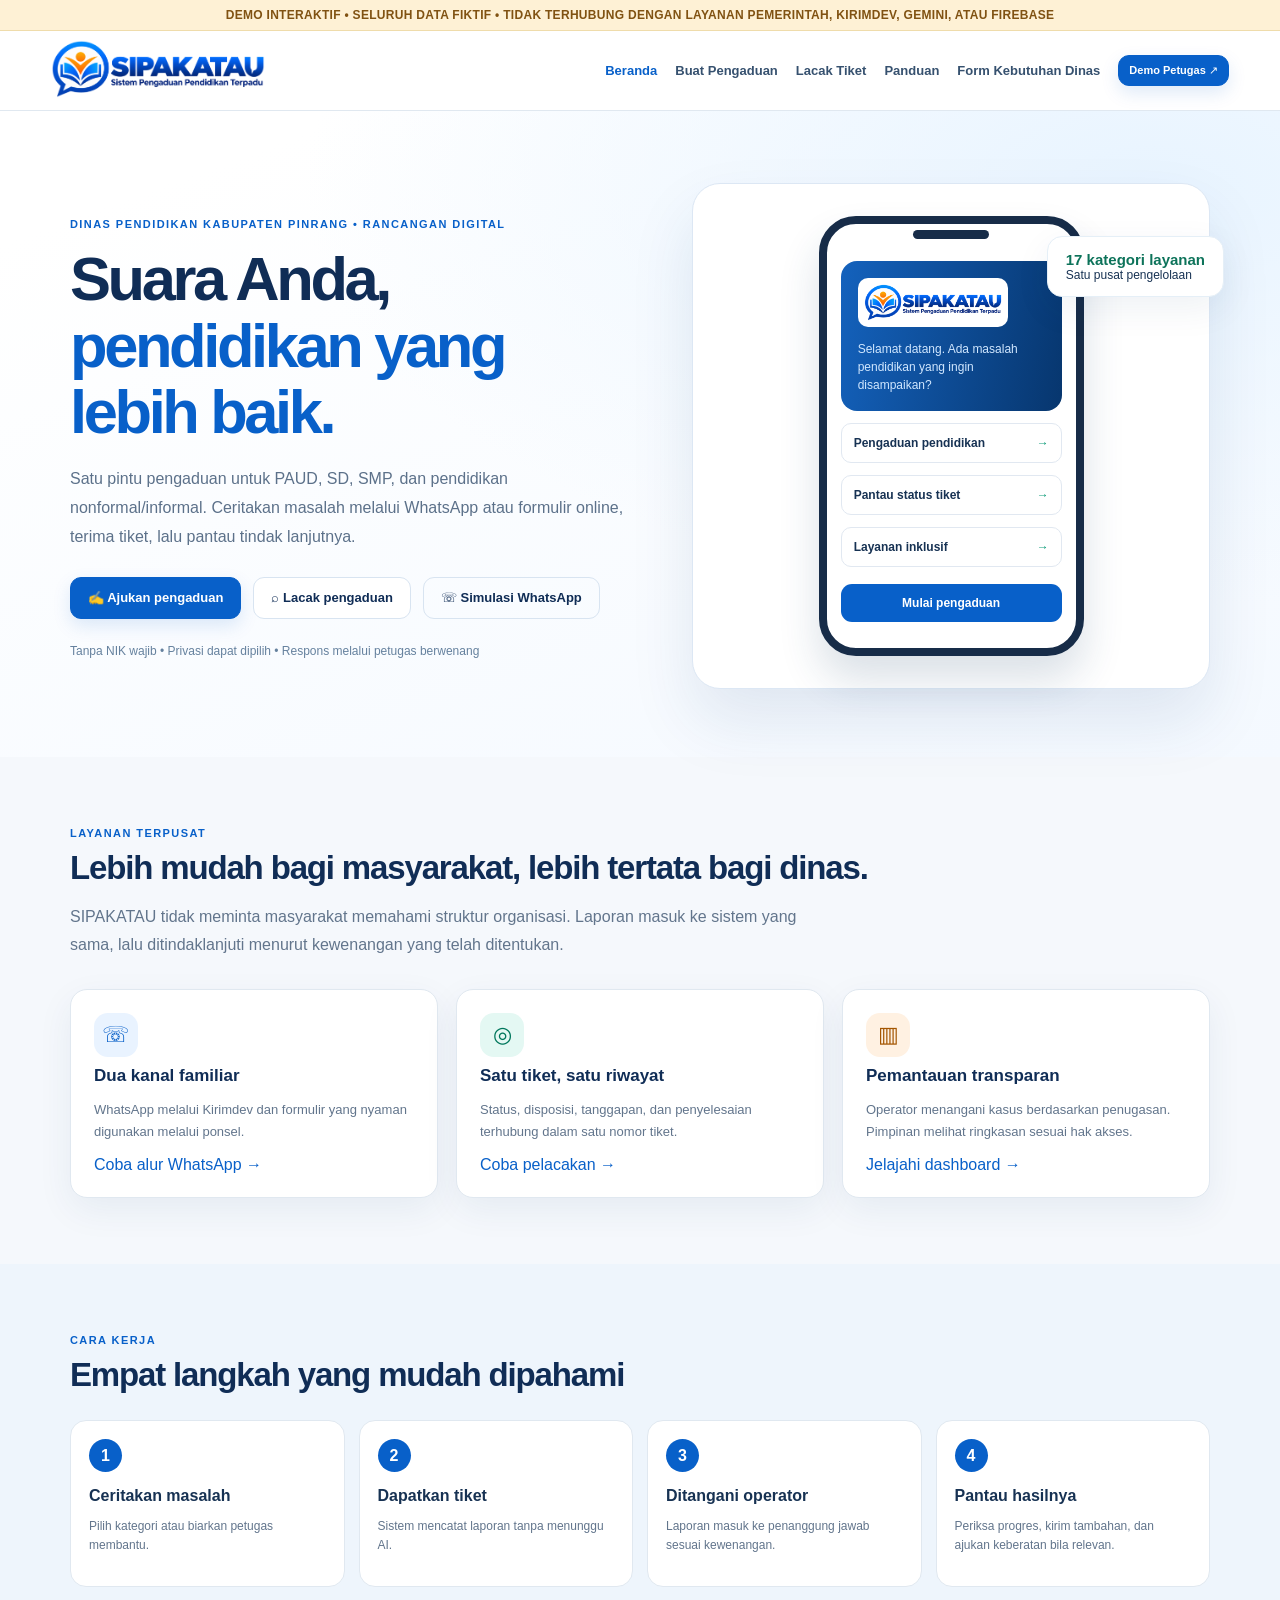
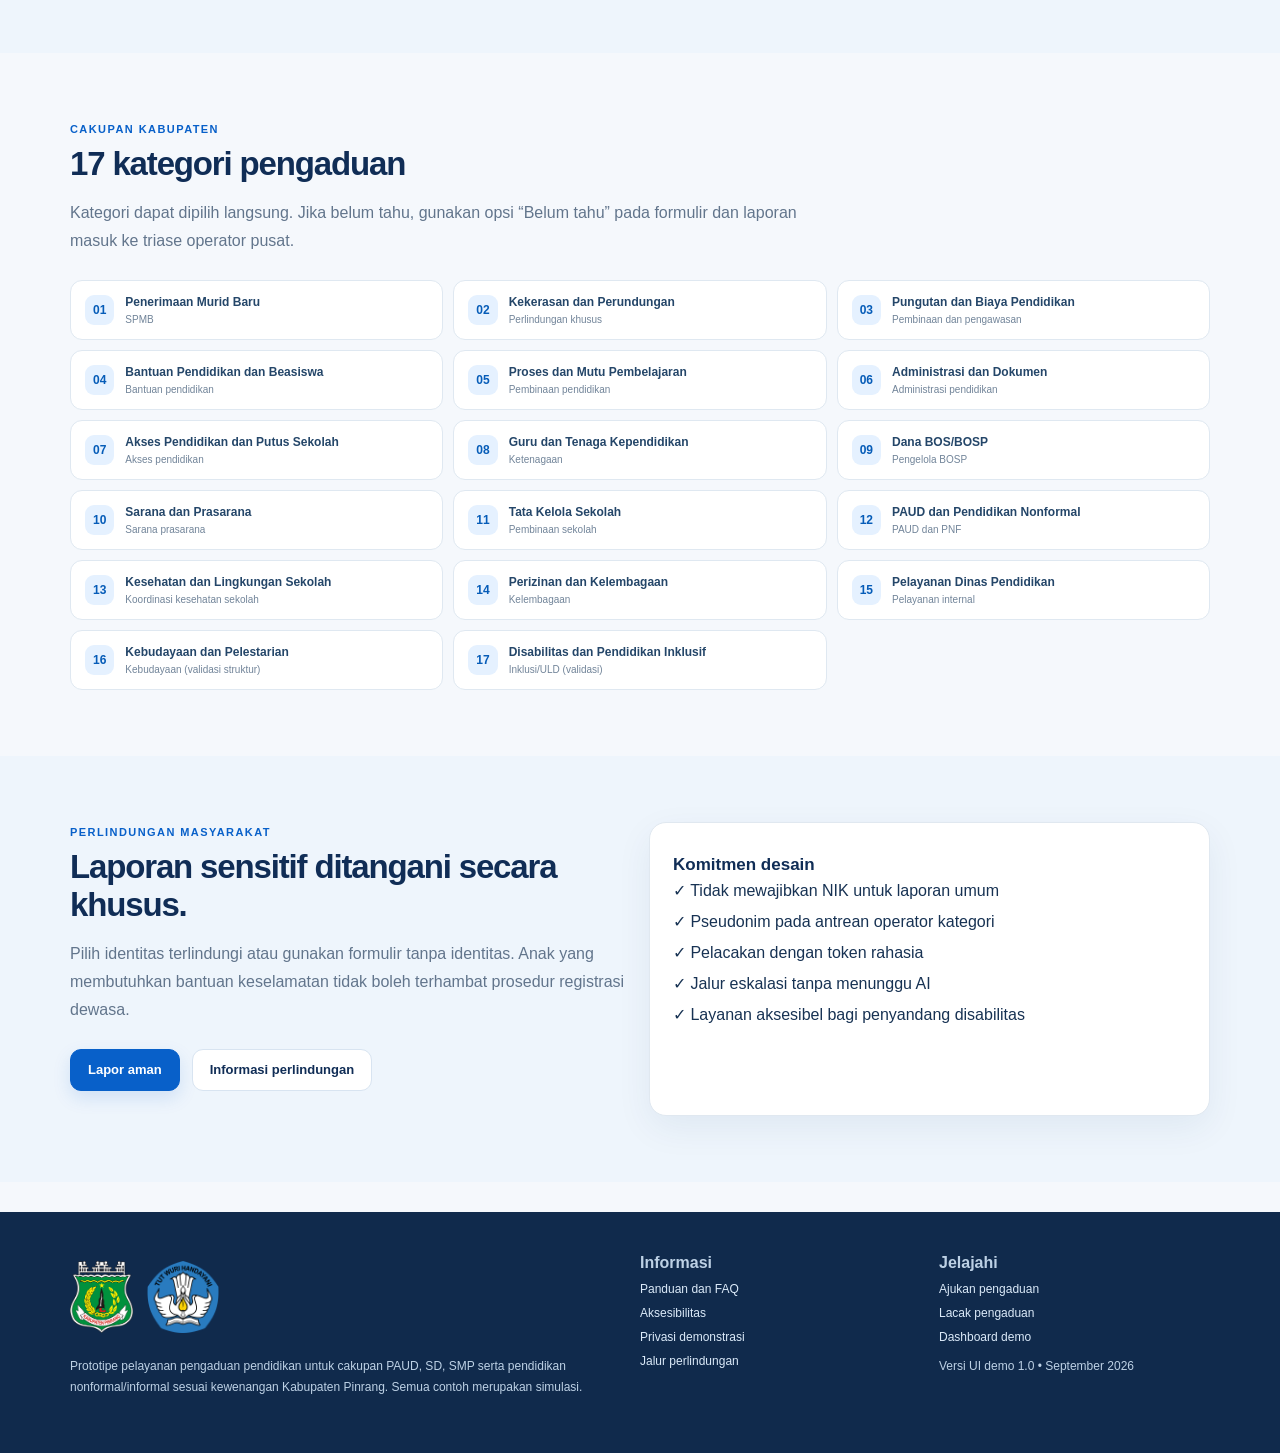
==== index.html @ d7feed59 "feat: publish SIPAKATAU demo and institutional branding" ====
<!doctype html>
<html lang="id">
<head>
  <meta charset="utf-8">
  <meta name="viewport" content="width=device-width, initial-scale=1">
  <meta name="theme-color" content="#113d78">
  <meta name="description" content="Demo UI/UX SIPAKATAU: Sistem Pengaduan Pendidikan Terpadu. Seluruh data simulasi.">
  <title>SIPAKATAU — Demo UI/UX</title>
  <link rel="icon" type="image/png" href="assets/ikon-app.png">
  <link rel="stylesheet" href="css/styles.css">
  <link rel="stylesheet" href="css/logo-contrast.css">
  <link rel="stylesheet" href="css/public-page-rhythm.css">
  <link rel="stylesheet" href="css/requirements-demo.css">
  <link rel="stylesheet" href="css/requirements-single.css">
  <link rel="stylesheet" href="css/requirements-print.css">
  <link rel="stylesheet" href="css/requirements-export-ui.css">
</head>
<body>
  <a class="skip-link" href="#main">Lewati ke konten utama</a>
  <div id="app"></div>
  <noscript>Demo interaktif SIPAKATAU membutuhkan JavaScript aktif. Dokumen pengembangan tersedia di folder docs.</noscript>
  <script src="js/data.js"></script>
  <script src="js/app.js"></script>
  <script src="js/requirements-demo.js"></script>
  <script src="js/requirements-enhancements.js"></script>
  <script src="js/requirements-xlsx.js"></script>
  <script src="js/requirements-export-ui.js"></script>
</body>
</html>
---- css/styles.css ----
:root{font-family:Inter,"Segoe UI",Arial,sans-serif;color:#173253;background:#f5f8fc;font-synthesis:none;--navy:#102d56;--blue:#0860c9;--blue2:#1681ee;--orange:#ff8a16;--teal:#008a79;--red:#bd3151;--text:#173253;--muted:#62758c;--line:#e0e8f0;--surface:#fff;--bg:#f5f8fc;--soft:#eff5fc;--shadow:0 12px 36px rgba(19,56,101,.065);--radius:17px}*{box-sizing:border-box}html{scroll-behavior:smooth}body{margin:0;min-width:320px}a{color:var(--blue);text-decoration:none}a:hover{text-decoration:underline}button,input,textarea,select{font:inherit}button{cursor:pointer}button:disabled{cursor:not-allowed;opacity:.48}img{max-width:100%}button:focus-visible,a:focus-visible,input:focus-visible,textarea:focus-visible,select:focus-visible,[tabindex]:focus-visible{outline:3px solid #fba624;outline-offset:3px}::selection{background:#bbdafd}.skip-link{position:absolute;left:12px;top:-70px;background:#fff;padding:12px;z-index:999}.skip-link:focus{top:8px}.demo-band{background:#fef1d5;color:#805212;text-align:center;padding:8px 14px;font-size:12px;font-weight:700;letter-spacing:.025em;border-bottom:1px solid #efdcab}.site-header{height:80px;display:flex;justify-content:space-between;align-items:center;gap:24px;padding:0 clamp(18px,4vw,66px);background:#fff;border-bottom:1px solid var(--line);position:sticky;top:0;z-index:70}.site-header .brand img{width:230px;height:58px;object-fit:contain;object-position:left}.site-header nav{display:flex;align-items:center;gap:18px}.site-header nav a{font-size:13px;font-weight:650;color:#36516f}.site-header nav a.current{color:var(--blue)}.btn{display:inline-flex;align-items:center;justify-content:center;gap:8px;padding:12px 17px;border-radius:11px;background:#fff;border:1px solid #d8e4f1;color:var(--navy);font-weight:720;font-size:13px;white-space:normal;text-align:center;min-height:42px}.btn:hover{background:#f1f6fc;text-decoration:none}.btn.primary{background:var(--blue);color:#fff;border-color:var(--blue);box-shadow:0 7px 18px rgba(0,96,201,.13)}.btn.primary:hover{background:#064da3}.btn.dark{background:var(--navy);color:#fff;border-color:var(--navy)}.btn.orange{background:var(--orange);color:#252c38;border-color:var(--orange)}.btn.ghost{background:transparent}.btn.tiny{padding:7px 10px;min-height:31px;font-size:11px}.btn.danger{border-color:#f7c8d3;color:#a22d47;background:#fff3f6}.btn.full{width:100%}.btn svg,.ic{width:18px;height:18px;flex-shrink:0}.pill{display:inline-flex;gap:5px;align-items:center;padding:5px 9px;border-radius:100px;font-size:11px;font-weight:750;background:#edf4fd;color:#11509f;border:1px solid #dceafa;letter-spacing:.015em}.pill.orange{background:#fff1df;color:#995500;border-color:#ffe1b5}.pill.red{background:#fff0f1;color:#a52846;border-color:#f9ced4}.pill.green{background:#e4f7ee;color:#05744d;border-color:#c7efdb}.pill.gray{background:#f1f4f8;color:#5a6c82;border-color:#e3e9ee}.muted{color:var(--muted)}.eyebrow{color:var(--blue);letter-spacing:.13em;font-size:11px;font-weight:850;text-transform:uppercase}.container{max-width:1190px;margin:0 auto;padding:0 25px}.public-main{min-height:72vh}.hero{padding:72px 0 68px;background:radial-gradient(ellipse at 90% 12%,#e8f4ff,transparent 52%),linear-gradient(160deg,#fff 12%,#f4f9ff 100%)}.hero-grid{display:grid;grid-template-columns:1.05fr .95fr;align-items:center;gap:50px}.hero h1{font-size:clamp(38px,4.8vw,62px);letter-spacing:-.055em;line-height:1.08;color:var(--navy);margin:14px 0 20px}.hero h1 em{font-style:normal;color:var(--blue)}.hero p{color:#5c718a;line-height:1.8;max-width:590px;font-size:16px}.actions{display:flex;gap:12px;flex-wrap:wrap;margin:25px 0}.hero-note{font-size:12px;color:#65819e}.hero-visual{border:1px solid #dce7f4;border-radius:28px;padding:22px;background:#fff;box-shadow:0 32px 65px rgba(16,58,118,.1);position:relative}.mock-phone{width:265px;margin:10px auto;padding:14px;border:8px solid #172c48;border-radius:37px;min-height:440px;box-shadow:0 24px 40px #1f426a29;background:#fff}.mock-phone .notch{background:#172c48;border-radius:99px;width:76px;height:9px;margin:-8px auto 22px}.phone-top{background:linear-gradient(100deg,#1462bd,#07366e);border-radius:16px;padding:17px;color:#fff}.phone-top img{width:150px;filter:brightness(0) invert(1)}.phone-top p{color:#d0e7ff;font-size:12px;margin:9px 0 0;line-height:1.5}.phone-line{margin-top:12px;border:1px solid #e1e8f1;border-radius:10px;padding:12px;font-size:12px;font-weight:700}.phone-line b{float:right;color:#0c9b78}.phone-cta{background:#0860c9;color:#fff;text-align:center;border-radius:11px;margin-top:17px;padding:12px;font-size:12px;font-weight:750}.hero-float{position:absolute;right:-15px;top:52px;background:#fff;padding:14px 18px;border-radius:15px;box-shadow:var(--shadow);border:1px solid #e5eff7;font-size:12px}.hero-float strong{display:block;color:#0d735a;font-size:15px}.section{padding:66px 0}.section.soft{background:#eef5fc}.section h2,.page-title{font-size:clamp(24px,3vw,33px);letter-spacing:-.035em;color:var(--navy);margin:8px 0 12px}.section-desc{color:var(--muted);line-height:1.75;max-width:760px}.feature-grid,.three-grid,.four-grid,.grid-two,.dash-grid{display:grid;gap:18px}.feature-grid{grid-template-columns:repeat(3,minmax(0,1fr));margin-top:30px}.three-grid{grid-template-columns:repeat(3,minmax(0,1fr))}.four-grid{grid-template-columns:repeat(4,minmax(0,1fr))}.grid-two{grid-template-columns:repeat(2,minmax(0,1fr))}.dash-grid{grid-template-columns:repeat(4,minmax(0,1fr))}.card{background:#fff;border:1px solid var(--line);border-radius:var(--radius);padding:23px;box-shadow:var(--shadow);min-width:0}.card h3{margin:9px 0 6px;color:var(--navy);font-size:17px}.card p{font-size:13px;color:var(--muted);line-height:1.7}.iconbox{width:44px;height:44px;display:flex;align-items:center;justify-content:center;background:#e9f3ff;border-radius:14px;font-size:22px;color:var(--blue);font-weight:800}.iconbox.teal{background:#e4f8f3;color:#00775c}.iconbox.orange{background:#fff1e2;color:#a45602}.catalogue{display:grid;grid-template-columns:repeat(3,minmax(0,1fr));gap:10px;margin-top:25px}.cat-tile{border:1px solid #dfe8f1;background:#fff;border-radius:12px;padding:14px;text-align:left;display:flex;gap:11px;align-items:start;color:#244669;font-size:12px;font-weight:700}.cat-tile:hover{background:#edf5ff;border-color:#9ac4fa}.cat-tile small{display:block;color:#718499;font-weight:500;margin-top:5px}.cat-num{background:#e5f1ff;color:#065cb8;border-radius:9px;padding:8px;font-weight:850;flex-shrink:0}.step-row{display:grid;grid-template-columns:repeat(4,1fr);gap:14px;margin-top:26px}.step{background:white;border:1px solid var(--line);border-radius:16px;padding:18px}.step-n{width:33px;height:33px;border-radius:50%;background:var(--blue);color:#fff;display:grid;place-items:center;font-weight:800;margin-bottom:15px}.step p{font-size:12px;color:var(--muted);line-height:1.6}.footer{background:#102a4c;color:#bdd1e5;padding:42px 0;margin-top:30px}.footer .foot-grid{display:grid;grid-template-columns:2fr 1fr 1fr;gap:28px}.footer img{max-width:235px;filter:brightness(0) invert(1)}.footer a{color:#dbeaf9;display:block;margin:10px 0;font-size:12px}.footer p{font-size:12px;line-height:1.8}.page-wrap{padding:44px 0 85px}.page-head{margin-bottom:24px}.page-head p{color:var(--muted);line-height:1.7}.panel{border:1px solid var(--line);border-radius:var(--radius);background:#fff;padding:24px;box-shadow:var(--shadow)}.notice{padding:13px 15px;background:#eaf5ff;border:1px solid #cbe6ff;border-radius:12px;font-size:12px;line-height:1.6;color:#315b86;margin:15px 0}.notice.warning{background:#fff5e7;border-color:#fce0ad;color:#865a19}.notice.alert{background:#fff0f2;border-color:#f2c1cc;color:#a32b45}.notice.success{background:#e8f8ef;border-color:#bceace;color:#116849}.form-grid{display:grid;grid-template-columns:repeat(2,minmax(0,1fr));gap:15px}.field{display:flex;flex-direction:column;gap:6px;min-width:0}.field>label,.field>span{font-size:12px;font-weight:750;color:#294568}.field input,.field textarea,.field select,select.control,input.control{width:100%;background:#fff;color:var(--text);border:1px solid #cfdde9;border-radius:10px;padding:11px 12px;min-height:43px;outline:none}.field textarea{resize:vertical;min-height:105px;line-height:1.5}.field input:focus,.field textarea:focus,.field select:focus{border-color:#3883d1;box-shadow:0 0 0 3px #1679e216}.field small{color:#7a899b;font-size:11px;line-height:1.5}.field.full{grid-column:1/-1}.checks{display:grid;gap:10px}.check-row{display:flex;align-items:flex-start;gap:9px;font-size:13px;line-height:1.6;color:#35516a}.check-row input{margin-top:3px;accent-color:var(--blue);width:16px;height:16px;flex-shrink:0}.wizard-progress{display:grid;grid-template-columns:repeat(4,1fr);gap:8px;margin:20px 0 27px}.wizard-step{padding:10px 7px;border-bottom:4px solid #dbe7f1;color:#718399;font-size:12px;font-weight:750}.wizard-step.active{border-color:var(--blue);color:var(--blue)}.wizard-step.done{border-color:#0b9b76;color:#087858}.form-nav{display:flex;justify-content:space-between;gap:12px;margin-top:25px;border-top:1px solid var(--line);padding-top:22px}.result-box{padding:35px;border-radius:22px;border:1px solid #bfead3;background:#f0fbf5;text-align:center}.result-box strong{font-size:30px;color:#086f54;display:block;margin:10px 0}.result-box code{background:#fff;padding:10px 18px;display:inline-block;border:1px solid #bfead3;border-radius:8px;margin:10px;font-size:17px}.timeline{position:relative;padding-left:20px;margin:15px 0;border-left:2px solid #d7e4f1}.timeline-item{position:relative;margin:0 0 20px;padding-left:14px;font-size:12px;color:#49637e}.timeline-item:before{content:'';width:11px;height:11px;background:#1780df;border:3px solid #fff;outline:1px solid #b7d6ec;border-radius:50%;position:absolute;left:-28px;top:1px}.timeline-item strong{color:var(--navy);display:block;font-size:13px}.faq-item{background:#fff;border:1px solid var(--line);border-radius:11px;margin:9px 0}.faq-item summary{cursor:pointer;padding:16px;font-weight:730;color:var(--navy)}.faq-item p{padding:0 16px 15px;color:var(--muted);line-height:1.7;font-size:13px;margin:0}.staff-shell{display:flex;min-height:calc(100vh - 30px)}.sidebar{width:255px;flex-shrink:0;background:var(--navy);color:#d6e6f7;display:flex;flex-direction:column;position:sticky;top:0;height:100vh;overflow-y:auto}.sidebar-brand{padding:21px 18px 17px;border-bottom:1px solid #ffffff20}.sidebar-brand img{width:185px;max-height:58px;object-fit:contain;filter:brightness(0) invert(1)}.sidebar-brand p{font-size:10px;letter-spacing:.11em;color:#9fc5ed}.side-links{padding:14px 9px}.side-label{font-size:10px;font-weight:800;letter-spacing:.15em;color:#7ba1ca;margin:18px 14px 8px;text-transform:uppercase}.side-links a{display:flex;gap:10px;align-items:center;color:#c5d7eb;font-size:12px;font-weight:650;padding:11px 12px;border-radius:10px;margin-bottom:3px}.side-links a:hover,.side-links a.active{background:#ffffff16;text-decoration:none;color:#fff}.side-links a.active{border-left:3px solid #ff9c27}.side-links a .mark{font-size:16px;width:20px;text-align:center}.side-footer{padding:18px;border-top:1px solid #ffffff20;font-size:12px;margin-top:auto}.staff-content{flex:1;min-width:0}.topbar{position:sticky;top:0;z-index:40;height:76px;background:#ffffffed;backdrop-filter:blur(15px);border-bottom:1px solid var(--line);display:flex;justify-content:space-between;align-items:center;padding:0 30px;gap:20px}.topbar-left{display:flex;gap:12px;align-items:center}.topbar .top-title{font-size:14px;font-weight:850;color:var(--navy)}.topbar small{color:var(--muted);font-size:11px}.role-chip{font-size:11px;border-radius:11px;padding:9px 12px;background:#eaf3fd;color:#155695;font-weight:740}.staff-main{padding:30px;max-width:1700px;margin:auto}.staff-main h1{font-size:27px;letter-spacing:-.03em;color:var(--navy);margin:0 0 6px}.staff-main .intro{font-size:12px;color:var(--muted);margin:0 0 24px}.metric{background:#fff;border:1px solid var(--line);border-radius:15px;padding:19px;box-shadow:var(--shadow)}.metric small{display:block;color:#728397;font-weight:660;font-size:11px}.metric strong{font-size:29px;display:block;letter-spacing:-.05em;color:var(--navy);margin:7px 0}.metric .delta{font-size:10px;color:#138266}.metric.orange strong{color:#b86603}.metric.red strong{color:#b02f4b}.metric.green strong{color:#087e5f}.panel-title{display:flex;justify-content:space-between;align-items:center;gap:12px;margin-bottom:16px;flex-wrap:wrap}.panel-title h2{font-size:16px;color:var(--navy);margin:0}.panel-title p{font-size:11px;color:var(--muted);margin:3px 0}.toolbar{display:flex;flex-wrap:wrap;gap:9px;align-items:center;margin-bottom:15px}.toolbar input,.toolbar select{border:1px solid #d9e4ee;background:#fff;border-radius:9px;padding:10px 12px;font-size:12px;min-height:38px;color:var(--text);max-width:100%}.toolbar input{min-width:200px;flex:1}.table-wrap{overflow-x:auto;border:1px solid var(--line);border-radius:12px}.data-table{width:100%;border-collapse:collapse;font-size:12px;background:#fff;min-width:720px}.data-table th{background:#f3f7fb;color:#6b7f95;text-transform:uppercase;letter-spacing:.04em;font-size:10px;text-align:left;padding:13px 12px;white-space:nowrap}.data-table td{padding:13px 12px;border-top:1px solid #eef1f6;vertical-align:middle;color:#36506c}.data-table tbody tr:hover{background:#f8fbff}.data-table td strong{display:block;color:#213d60}.data-table td small{font-size:10px;color:#7d90a4}.pagination{display:flex;justify-content:space-between;align-items:center;gap:10px;margin-top:14px;font-size:11px;color:var(--muted)}.case-header{display:flex;justify-content:space-between;align-items:start;gap:20px;margin-bottom:24px;flex-wrap:wrap}.case-header h1{margin:7px 0}.case-layout{display:grid;grid-template-columns:minmax(0,1.6fr) minmax(290px,1fr);gap:17px}.tabs{display:flex;gap:4px;overflow-x:auto;border-bottom:1px solid var(--line);margin-bottom:15px}.tabs button{border:0;background:transparent;color:#7789a1;font-size:12px;font-weight:700;padding:13px 14px;border-bottom:3px solid transparent;white-space:nowrap}.tabs button.active{color:var(--blue);border-color:var(--blue)}.msg{border-radius:13px;padding:13px 14px;margin:10px 0;border:1px solid var(--line);background:#f7fafe;font-size:12px;line-height:1.7}.msg.internal{background:#fffbef;border-color:#f5e5b1}.msg strong{display:block;font-size:11px;color:#54728d;margin-bottom:4px}.row{display:flex;gap:12px;align-items:center}.row.space{justify-content:space-between}.stack{display:flex;flex-direction:column;gap:12px}.chip-list{display:flex;gap:7px;flex-wrap:wrap}.kvs{display:grid;grid-template-columns:135px 1fr;gap:10px;border-bottom:1px solid var(--line);padding:9px 0;font-size:12px}.kvs span:first-child{color:#7d8da1}.kvs span:last-child{font-weight:650;color:#264564}.bars{display:grid;gap:14px}.bar-row{display:grid;grid-template-columns:152px 1fr 38px;gap:10px;align-items:center;font-size:11px;color:#486380}.bar-track{height:9px;border-radius:20px;background:#edf3fa;overflow:hidden}.bar-fill{height:100%;background:linear-gradient(90deg,#1678db,#20a79c);border-radius:20px}.chart-line{width:100%;height:auto;display:block}.mini-log{border-bottom:1px solid #edf1f6;padding:11px 0;font-size:12px}.mini-log strong{display:block;color:#183959}.mini-log small{color:var(--muted)}.badgedot{width:9px;height:9px;border-radius:50%;display:inline-block;background:#0b9a77;margin-right:5px}.badgedot.off{background:#c44861}.settings-grid{display:grid;grid-template-columns:repeat(2,minmax(0,1fr));gap:15px}.toggle-card{display:flex;justify-content:space-between;align-items:center;gap:16px;border:1px solid var(--line);border-radius:12px;padding:16px;background:#fff}.toggle-card strong{font-size:13px;color:#234369;display:block}.toggle-card p{font-size:11px;margin:5px 0 0;color:var(--muted)}.toggle-card input{accent-color:var(--blue);width:22px;height:22px}.login-wrap{min-height:calc(100vh - 30px);display:grid;grid-template-columns:1fr 1fr}.login-art{background:linear-gradient(145deg,#103a73,#071f46);padding:9vw;display:flex;flex-direction:column;justify-content:center;color:#fff}.login-art img{width:330px;filter:brightness(0) invert(1)}.login-art h1{font-size:48px;line-height:1.08;letter-spacing:-.05em;margin:27px 0 18px}.login-art p{line-height:1.8;color:#d8e6f8}.login-form{display:grid;place-items:center;padding:30px;background:#f6f9fc}.login-form .panel{max-width:430px;width:100%}.login-form h2{font-size:25px;color:var(--navy);margin:6px 0 10px}.fake-chat{max-width:680px;margin:auto;background:#ece5d9;border:1px solid #d7d6cd;border-radius:17px;padding:16px;min-height:340px}.chat-top{background:#075e54;color:#fff;padding:13px;border-radius:11px;margin-bottom:17px;font-size:13px;font-weight:750}.bubble{border-radius:11px;padding:11px 13px;max-width:84%;font-size:12px;line-height:1.6;margin:10px 0;background:#fff;box-shadow:0 2px 6px #153b4d0d}.bubble.sent{background:#dcf8c7;margin-left:auto}.bubble small{display:block;text-align:right;color:#6d8277;font-size:9px;margin-top:4px}.sim-cost strong{font-size:25px}.sim-cost .row{justify-content:space-between;padding:8px 0;border-bottom:1px solid #eff2f8;font-size:12px}.empty{text-align:center;padding:50px 20px;color:#7a8ba0}.empty strong{display:block;color:#214262;font-size:16px;margin-bottom:7px}.toast{position:fixed;bottom:24px;right:24px;z-index:180;background:#163b68;color:#fff;box-shadow:0 15px 45px #112b4766;border-radius:13px;padding:14px 20px;max-width:360px;font-size:12px;line-height:1.6}.mobile-nav-toggle{display:none}.sr-only{position:absolute;width:1px;height:1px;overflow:hidden;clip:rect(0,0,0,0);white-space:nowrap}.limited{border:1px dashed #d7a46b;background:#fff9ee;border-radius:12px;padding:15px;font-size:12px;color:#8b571a}.code-box{background:#122640;color:#e5f3ff;padding:15px;border-radius:12px;overflow-wrap:anywhere;font-family:Consolas,monospace;font-size:11px}.skeleton{height:75px;background:linear-gradient(90deg,#eef4fa,#e6eef7,#eef4fa);border-radius:12px;animation:fade 1.2s infinite}@keyframes fade{50%{opacity:.5}}@media(max-width:1050px){.sidebar{width:208px}.staff-main{padding:22px}.hero-grid{gap:15px}.four-grid,.dash-grid{grid-template-columns:repeat(2,1fr)}.catalogue{grid-template-columns:repeat(2,1fr)}}@media(max-width:760px){.site-header{height:auto;min-height:72px;flex-wrap:wrap;padding:9px 18px}.site-header nav{gap:10px;flex-wrap:wrap;padding-bottom:8px}.site-header nav a{font-size:11px}.site-header .brand img{width:165px;height:48px}.hero{padding:45px 0}.hero-grid,.feature-grid,.three-grid,.grid-two,.case-layout,.login-wrap,.settings-grid{grid-template-columns:1fr}.hero-visual{max-width:440px;margin:0 auto}.hero-float{right:4px}.container{padding:0 17px}.section{padding:38px 0}.catalogue{grid-template-columns:1fr}.step-row{grid-template-columns:repeat(2,1fr)}.footer .foot-grid{grid-template-columns:1fr}.sidebar{position:fixed;z-index:90;transform:translateX(-105%);transition:transform .2s;width:258px;box-shadow:10px 0 30px #09244718}.sidebar.open{transform:translateX(0)}.mobile-nav-toggle{display:inline-flex}.topbar{height:64px;padding:0 15px}.topbar .role-chip{font-size:10px;padding:6px}.staff-main{padding:20px 14px}.form-grid{grid-template-columns:1fr}.field.full{grid-column:auto}.wizard-step{font-size:10px}.page-wrap{padding:30px 0}.card,.panel{padding:18px}.login-art{padding:32px}.login-art h1{font-size:30px}.case-header .actions{margin:0}}@media(max-width:430px){.dash-grid,.four-grid,.step-row{grid-template-columns:1fr}.wizard-progress{gap:4px}.wizard-step{font-size:9px;padding:8px 2px}.mock-phone{width:245px}.bar-row{grid-template-columns:98px 1fr 30px}.topbar small{display:none}.site-header nav .optional{display:none}}@media(prefers-reduced-motion:reduce){*,*:before,*:after{animation-duration:.01ms!important;transition-duration:.01ms!important;scroll-behavior:auto!important}}
---- css/logo-contrast.css ----
/* Preserve the supplied full-colour mark on dark surfaces.
   The previous invert filter flattened the logo into a solid silhouette. */
.footer img,
.sidebar-brand img,
.login-art img {
  filter: none;
  background: #fff;
  border-radius: 12px;
  padding: 8px;
}

.phone-top img {
  filter: none;
  background: #fff;
  border-radius: 10px;
  padding: 6px;
}

.footer-logos {
  display: flex;
  align-items: center;
  gap: 14px;
  min-height: 86px;
  margin-bottom: 16px;
}

.footer-logos img {
  width: auto;
  height: 72px;
  max-width: 110px;
  object-fit: contain;
  padding: 0;
  background: transparent;
  border-radius: 10px;
}

.footer-logos img + img {
  max-width: 86px;
}

@media (max-width: 760px) {
  .footer-logos {
    gap: 12px;
  }

  .footer-logos img {
    height: 64px;
  }
}
---- css/public-page-rhythm.css ----
/* Shared public-page rhythm.
   Intro content must align with the inner edge of the cards below it. */
.page-wrap > .page-head {
  padding-inline: 24px;
}

.page-wrap > .notice {
  margin-inline: 24px;
}

@media (max-width: 760px) {
  .page-wrap > .page-head {
    padding-inline: 18px;
  }

  .page-wrap > .notice {
    margin-inline: 18px;
  }
}
---- css/requirements-demo.css ----
.requirement-page{max-width:1240px}.requirement-layout{display:grid;grid-template-columns:minmax(0,1.65fr) minmax(280px,.75fr);gap:22px;align-items:start}.requirement-summary-side{position:sticky;top:92px}.requirement-progress{display:grid;gap:8px;margin-bottom:28px;color:var(--muted);font-size:14px}.requirement-progress strong{font-size:20px;color:var(--navy)}.progress-track{height:9px;background:#e8eff6;border-radius:99px;overflow:hidden}.progress-track i{display:block;height:100%;background:linear-gradient(90deg,var(--blue),var(--teal));border-radius:inherit}.choice-grid,.check-grid{display:grid;gap:10px}.choice-grid{grid-template-columns:repeat(3,minmax(0,1fr))}.check-grid{grid-template-columns:repeat(2,minmax(0,1fr))}.choice{display:flex;align-items:flex-start;gap:10px;border:1px solid var(--line);border-radius:12px;padding:14px;font-size:15px;line-height:1.45;color:var(--text);cursor:pointer;background:#fff}.choice:has(input:checked){border-color:#4d96dd;background:#f1f7ff}.choice input{width:20px;height:20px;flex:0 0 auto;accent-color:var(--blue);margin-top:0}.requirement-admin{box-shadow:none}.admin-card-head{display:flex;justify-content:space-between;align-items:center;gap:12px;margin-bottom:14px}.admin-card-head h3{margin:0;font-size:18px}.requirement-summary{border:1px solid #cfe1f1;background:#f6faff;border-radius:14px;padding:20px;font-size:16px;line-height:1.65}.requirement-summary h3{margin-top:0;color:var(--navy)}.summary-item{display:flex;align-items:center;gap:10px;padding:11px 0;border-bottom:1px solid #edf1f5;color:#73849a;font-size:15px}.summary-item span{display:grid;place-items:center;width:26px;height:26px;border-radius:50%;background:#eef3f8;font-size:13px;font-weight:800}.summary-item.current{color:var(--blue);font-weight:800}.summary-item.current span{background:#e3f0ff;color:var(--blue)}.summary-item.done{color:#087858}.summary-item.done span{background:#e5f7ef;color:#087858}.requirement-result{max-width:760px;margin:20px auto}.requirement-result p{max-width:620px;margin:15px auto;line-height:1.7}.requirement-icon{font-size:42px;color:#087858}.requirement-page .field>label,.requirement-page legend{font-size:16px}.requirement-page .field input,.requirement-page .field select,.requirement-page .field textarea{font-size:16px;min-height:48px}.requirement-page .field small,.requirement-page .notice{font-size:14px}.requirement-page fieldset{border:0;padding:0;margin:0}.requirement-page legend{font-weight:750;color:#294568;margin-bottom:10px}.requirement-page textarea{min-height:145px}.requirement-page .form-nav{margin-top:30px}.requirement-page .form-grid{gap:18px}@media(max-width:900px){.requirement-layout{grid-template-columns:1fr}.requirement-summary-side{position:static;order:-1}.choice-grid{grid-template-columns:1fr 1fr}}@media(max-width:600px){.requirement-page{padding-top:28px}.requirement-page .panel{padding:18px}.choice-grid,.check-grid{grid-template-columns:1fr}.requirement-page .form-nav{position:sticky;bottom:0;background:#fff;padding:14px 0 4px;z-index:5}.requirement-page .form-nav .btn{flex:1;min-height:48px}.requirement-progress strong{font-size:18px}}
---- css/requirements-single.css ----
.requirement-page{max-width:1280px}.form-section{margin:18px 0}.section-heading{display:flex;justify-content:space-between;align-items:flex-start;gap:18px;margin-bottom:20px}.section-heading h2{margin:0 0 6px;color:var(--navy);font-size:22px}.section-heading p{margin:0;color:var(--muted);font-size:15px;line-height:1.55}.count-badge{padding:8px 12px;border-radius:99px;background:#e8f3ff;color:#14599b;font-size:13px;font-weight:800;white-space:nowrap}.repeat-section{margin:22px 0}.person-card{border:1px solid var(--line);border-radius:15px;background:#fff;padding:20px;margin:14px 0}.admin-block-title{margin-bottom:15px}.admin-block-title h3{font-size:18px;color:var(--navy);margin:0}.services-list{display:grid;gap:16px}.service-card{border:1px solid var(--line);border-radius:16px;padding:20px;background:#fff}.service-head{display:flex;justify-content:space-between;gap:15px;align-items:flex-start;margin-bottom:18px}.service-head h3{margin:5px 0 0;color:var(--navy);font-size:19px}.service-code{display:inline-flex;padding:5px 9px;border-radius:8px;background:#e8f3ff;color:#125da8;font-weight:850;font-size:12px}.service-index{font-size:12px;color:var(--muted);white-space:nowrap}.service-questions{display:grid;grid-template-columns:1fr 1fr;gap:18px;padding:16px;background:#f7faff;border-radius:12px;margin-bottom:18px}.choice-grid.compact{grid-template-columns:repeat(3,minmax(0,1fr))}.service-admin{border-top:1px solid var(--line);margin-top:18px;padding-top:18px}.service-admin h4{font-size:15px;color:var(--navy);margin:0 0 14px}.review-section{background:#f7fbff}.review-section h2{font-size:22px;color:var(--navy);margin-top:0}@media(max-width:900px){.service-questions{grid-template-columns:1fr}.choice-grid.compact{grid-template-columns:1fr 1fr}}@media(max-width:600px){.section-heading{display:block}.section-heading .btn,.count-badge{margin-top:12px}.service-card,.person-card{padding:16px}.service-head{display:block}.service-index{display:block;margin-top:10px}.choice-grid.compact{grid-template-columns:1fr}.requirement-page .field input,.requirement-page .field select,.requirement-page .field textarea{font-size:16px;min-height:48px}}
---- css/requirements-print.css ----
.requirement-toolbar{display:flex;justify-content:space-between;align-items:center;gap:18px;padding:18px 20px;margin:0 0 16px;border:1px solid #d7e6f3;border-radius:14px;background:#f5faff}.requirement-toolbar strong{display:block;color:var(--navy);font-size:17px}.requirement-toolbar span{display:block;color:var(--muted);font-size:14px;margin-top:4px}.requirement-export-actions{display:flex;gap:10px;flex-wrap:wrap}.service-accordion{border:1px solid #d8e4ef;border-radius:16px;margin:14px 0;overflow:hidden;background:#fff}.service-accordion.service-tone-base{border-left:5px solid #1976d2}.service-accordion.service-tone-alt{border-left:5px solid #0b947c}.service-accordion>summary{list-style:none;cursor:pointer;padding:0}.service-accordion>summary::-webkit-details-marker{display:none}.service-accordion>summary .service-head{margin:0;padding:19px 20px;background:#f7fbff;align-items:center}.service-accordion.service-tone-alt>summary .service-head{background:#f1fbf8}.service-accordion[open]>summary .service-head{border-bottom:1px solid #d8e4ef}.service-accordion>summary .service-head:after{content:'+';margin-left:auto;width:30px;height:30px;display:grid;place-items:center;border-radius:50%;background:#e5f1fb;color:#1761a2;font-size:22px}.service-accordion[open]>summary .service-head:after{content:'−'}.service-accordion>.service-questions,.service-accordion>.form-grid,.service-accordion>.service-admin{margin-left:20px;margin-right:20px}.service-accordion>.service-questions{margin-top:18px}.service-accordion>.form-grid{margin-bottom:18px}.service-accordion>.service-admin{padding-bottom:20px}.service-accordion .service-head h3{font-size:20px}@media(max-width:700px){.requirement-toolbar{display:block}.requirement-export-actions{margin-top:14px}.requirement-export-actions .btn{flex:1;min-height:48px}.service-accordion>summary .service-head{padding:16px}.service-accordion>.service-questions,.service-accordion>.form-grid,.service-accordion>.service-admin{margin-left:16px;margin-right:16px}}
@media print{body{background:#fff!important;color:#111!important}.demo-band,.site-header,.footer,.requirement-summary-side,.requirement-toolbar,.form-nav{display:none!important}.requirement-page{max-width:none!important;padding:0!important}.requirement-page>.page-head{display:block!important;margin:0 0 16px}.requirement-page>.panel{box-shadow:none!important;border:0!important;padding:0!important}.form-section{break-inside:avoid;margin:10px 0!important}.service-accordion{break-inside:avoid;border:1px solid #999!important;border-left:4px solid #555!important}.service-accordion>summary .service-head{background:#fff!important;padding:10px 12px!important}.service-accordion>summary .service-head:after{display:none}.service-accordion:not([open])>*:not(summary){display:block!important}.service-accordion>.service-questions,.service-accordion>.form-grid,.service-accordion>.service-admin{margin-left:12px!important;margin-right:12px!important}.field input,.field select,.field textarea{border:0!important;border-bottom:1px solid #aaa!important;background:transparent!important}.requirement-page p,.requirement-page label,.requirement-page input,.requirement-page textarea,.requirement-page select{font-size:9pt!important}}
---- css/requirements-export-ui.css ----
.requirement-toolbar .requirement-export-actions .btn,.requirement-export-bottom .btn{font-size:13px;font-weight:800;min-height:44px}.requirement-export-bottom{display:flex;justify-content:space-between;align-items:center;gap:20px;margin:18px 0;padding:20px 22px;border:1px solid #bcd8ef;border-radius:16px;background:linear-gradient(100deg,#edf7ff,#f0fbf8);box-shadow:0 8px 22px rgba(19,56,101,.06)}.requirement-export-bottom strong{display:block;color:var(--navy);font-size:17px}.requirement-export-bottom span{display:block;margin-top:5px;color:var(--muted);font-size:14px}.requirement-export-bottom .requirement-export-actions{display:flex;gap:10px;flex-wrap:wrap}.requirement-export-actions .btn[data-req-export="excel"],.requirement-export-actions .btn[data-req-export="xlsx"]{background:#198754;border-color:#198754;color:#fff;box-shadow:0 5px 12px rgba(25,135,84,.18)}.requirement-export-actions .btn[data-req-export="excel"]:hover,.requirement-export-actions .btn[data-req-export="xlsx"]:hover{background:#146c43;border-color:#146c43}.requirement-export-actions .btn[data-req-export="pdf"]{background:#c43d52;border-color:#c43d52;color:#fff;box-shadow:0 5px 12px rgba(196,61,82,.18)}.requirement-export-actions .btn[data-req-export="pdf"]:hover{background:#9f2f40;border-color:#9f2f40}.requirement-export-actions .btn:focus-visible{outline:3px solid #f4b942;outline-offset:3px}.requirement-export-bottom .btn:first-child,.requirement-export-bottom .btn:last-child{color:#fff}.requirement-export-bottom .btn:first-child{background:#198754;border-color:#198754}.requirement-export-bottom .btn:last-child{background:#c43d52;border-color:#c43d52}@media(max-width:650px){.requirement-export-bottom{display:block}.requirement-export-bottom .requirement-export-actions{margin-top:15px;display:grid;grid-template-columns:1fr}.requirement-export-bottom .btn{width:100%;min-height:50px}}
.requirement-page>.requirement-toolbar{display:none}.requirement-page>.page-head{padding:0 24px}.requirement-page>.page-head h1{font-size:clamp(28px,3.2vw,38px);line-height:1.12}.requirement-page>.page-head p{font-size:16px;max-width:920px;line-height:1.7}.requirement-page>.notice{margin-left:24px;margin-right:24px;font-size:14px;line-height:1.6}.requirement-page .form-section{padding:28px}.requirement-page .field input,.requirement-page .field select,.requirement-page .field textarea{border-color:#c5d8e8}.requirement-page .field input:focus,.requirement-page .field select:focus,.requirement-page .field textarea:focus{border-color:#2f80c8;box-shadow:0 0 0 3px rgba(47,128,200,.14)}.service-accordion{scroll-margin-top:90px}.service-accordion>summary .service-head{min-height:76px}.service-accordion>summary .service-head h3{line-height:1.25}.service-accordion .field>label{line-height:1.35}.requirement-page .form-nav{align-items:center}.requirement-page .form-nav .btn{min-height:46px}.repeat-section{padding-left:0;padding-right:0}.repeat-section>.section-heading{padding-left:0;padding-right:0}.repeat-section>.person-card{margin-left:0;margin-right:0}@media(max-width:700px){.requirement-page>.requirement-toolbar{display:none}.requirement-page>.page-head{padding-left:18px;padding-right:18px}.requirement-page>.page-head h1{font-size:28px}.requirement-page>.page-head p{font-size:16px}.requirement-page>.notice{margin-left:18px;margin-right:18px}.requirement-page .form-section{padding:20px 18px}.repeat-section{padding-left:18px;padding-right:18px}.repeat-section .section-heading{padding-left:0;padding-right:0}.repeat-section .person-card{margin-left:0;margin-right:0;padding:16px}.service-accordion>summary .service-head{min-height:68px}.service-accordion>summary .service-head h3{font-size:17px}.service-accordion .service-index{font-size:11px}.requirement-page .form-nav{gap:10px}.requirement-page .form-nav .btn{font-size:13px}}
.repeat-section{margin:20px 0;padding:24px 22px;border:1px solid var(--line);border-radius:16px;background:var(--surface,#fff);box-shadow:var(--shadow,0 8px 24px rgba(19,56,101,.07))}.repeat-section .section-heading{padding:0;align-items:flex-start}.repeat-section .person-card{margin:16px 0 0;padding:20px;border:1px solid #d8e5ef;border-radius:14px;background:#fbfdff}.repeat-section .admin-block-title h3{margin-top:0}.repeat-section .field label{line-height:1.35}@media(max-width:700px){.repeat-section{margin:16px 0;padding:18px 16px;border-radius:14px}.repeat-section .section-heading{padding:0;gap:12px}.repeat-section .section-heading h2{line-height:1.25}.repeat-section .section-heading p{line-height:1.55}.repeat-section .person-card{margin-top:14px;padding:16px 14px;border-radius:12px}}
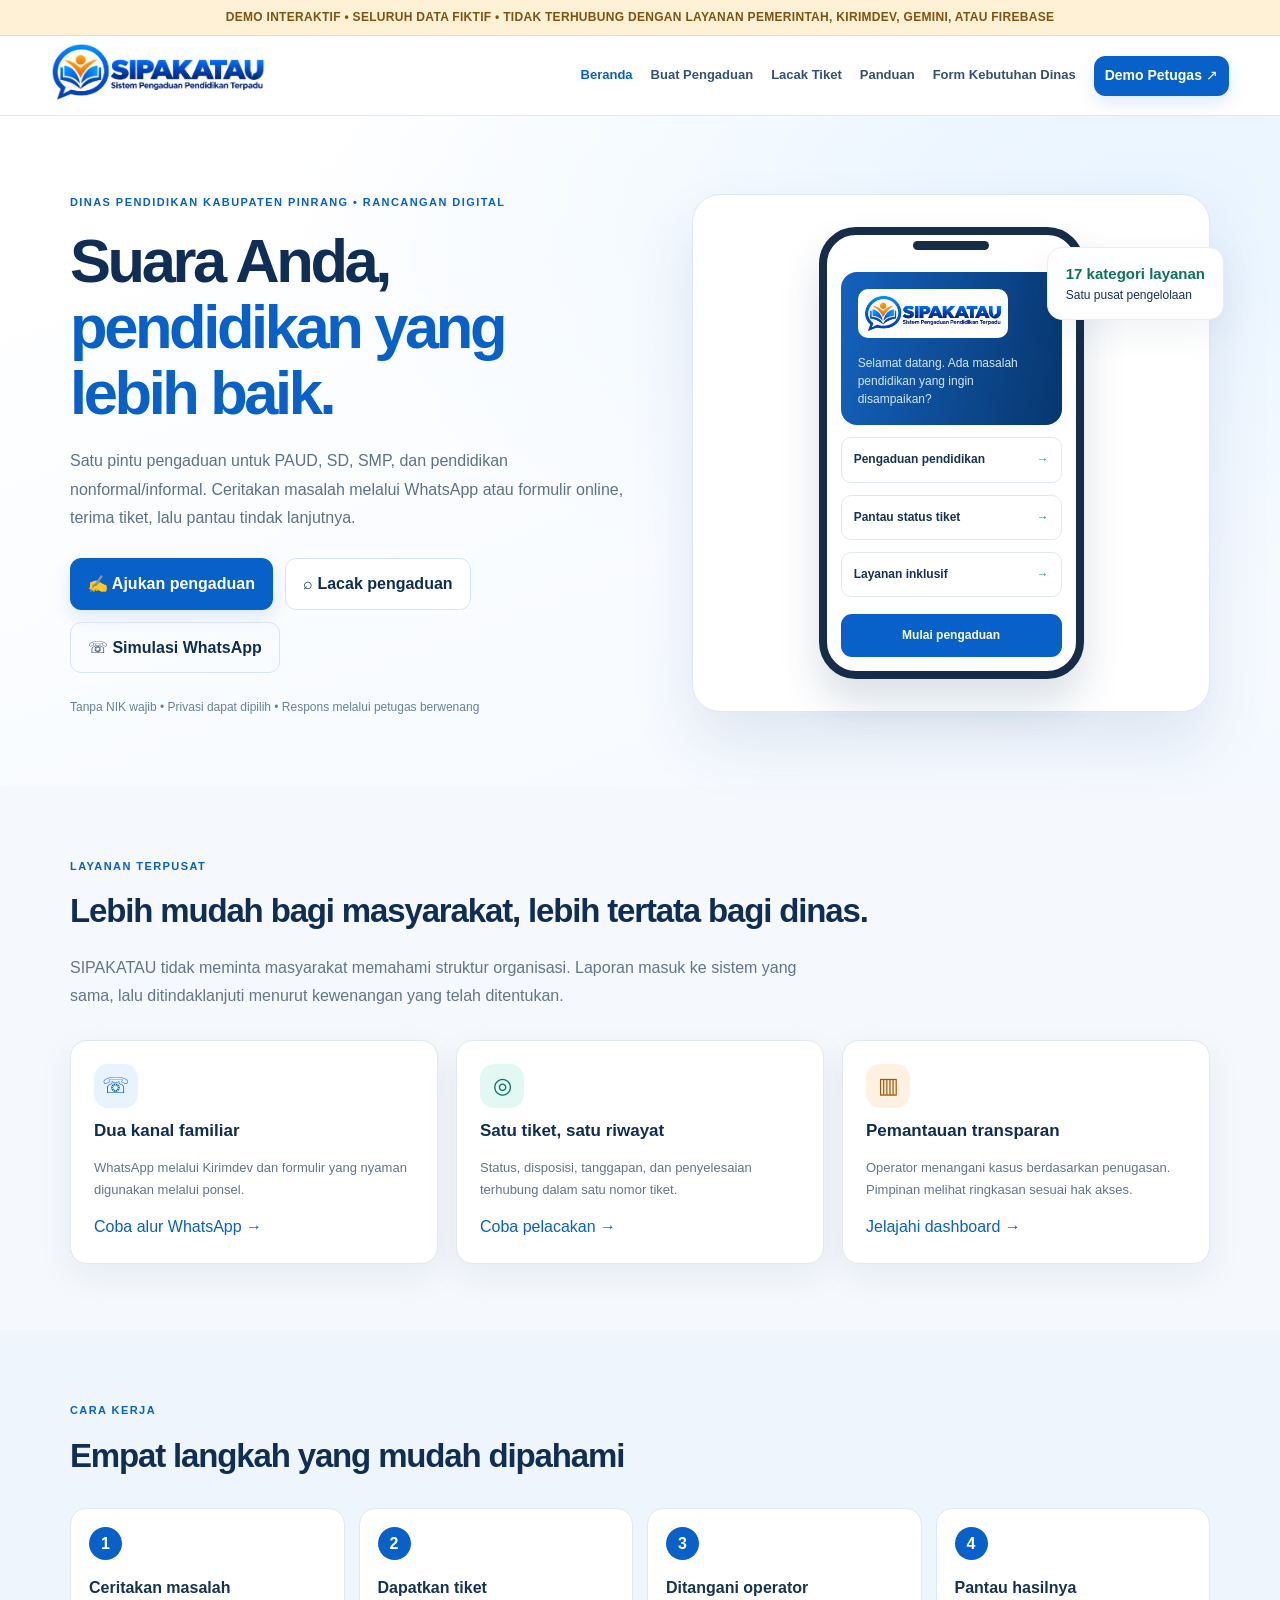
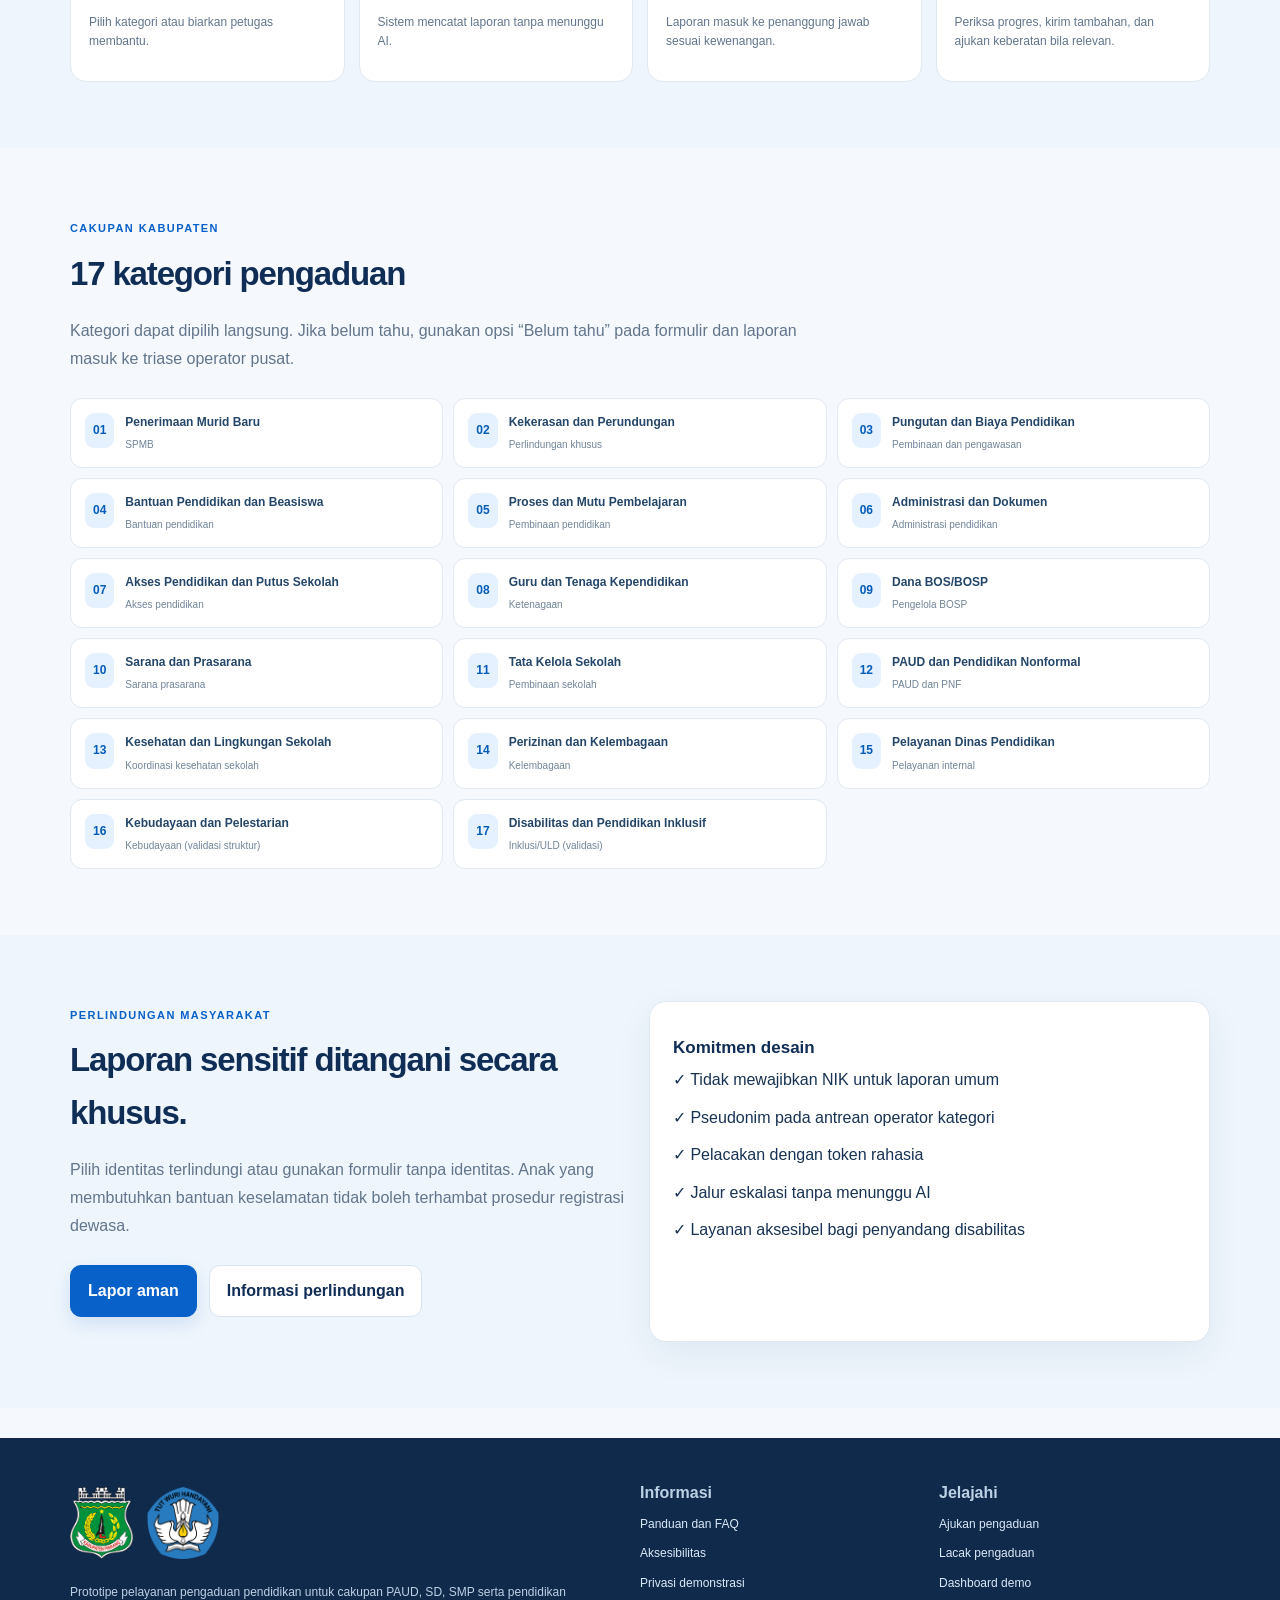
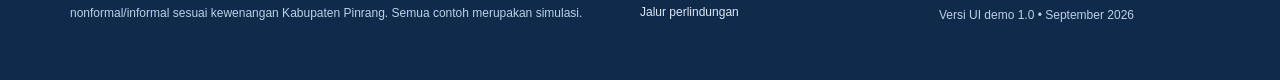
==== commit a66e7887: "feat(uiux): add v2 accessibility and control tokens" ====
--- a/index.html
+++ b/index.html
@@ -10,6 +10,7 @@
   <link rel="stylesheet" href="css/styles.css">
   <link rel="stylesheet" href="css/logo-contrast.css">
   <link rel="stylesheet" href="css/public-page-rhythm.css">
+  <link rel="stylesheet" href="css/tokens-v2.css">
   <link rel="stylesheet" href="css/requirements-demo.css">
   <link rel="stylesheet" href="css/requirements-single.css">
   <link rel="stylesheet" href="css/requirements-print.css">
--- a/css/public-page-rhythm.css
+++ b/css/public-page-rhythm.css
@@ -8,6 +8,17 @@
   margin-inline: 24px;
 }
 
+.public-main,
+.hero-grid,
+.hero-grid > div {
+  min-width: 0;
+}
+
+html,
+body {
+  overflow-x: hidden;
+}
+
 @media (max-width: 760px) {
   .page-wrap > .page-head {
     padding-inline: 18px;
@@ -16,4 +27,50 @@
   .page-wrap > .notice {
     margin-inline: 18px;
   }
+
+  .hero-grid > div {
+    min-width: 0;
+  }
+
+  .hero-grid {
+    display: block;
+    width: 100%;
+  }
+
+  .hero-grid > div:first-child {
+    width: 100%;
+    max-width: 100%;
+  }
+
+  .hero h1,
+  .hero p {
+    overflow-wrap: anywhere;
+  }
+
+  .hero h1 {
+    width: 100%;
+    max-width: 320px;
+    font-size: 34px;
+    letter-spacing: -0.04em;
+    word-break: normal;
+  }
+
+  .hero p {
+    max-width: 340px;
+  }
+
+  .hero-visual {
+    width: 100%;
+  }
+
+  .site-header nav {
+    max-width: 100%;
+    min-width: 0;
+  }
+
+  .site-header nav a {
+    max-width: 100%;
+    overflow-wrap: anywhere;
+    font-size: 10px;
+  }
 }
--- a/css/tokens-v2.css
+++ b/css/tokens-v2.css
@@ -0,0 +1,33 @@
+/* SIPAKATAU UI/UX V2 — G1 tokens. No data, route, or permission semantics. */
+:root {
+  --v2-body-size: 16px;
+  --v2-body-line: 1.6;
+  --v2-label-size: 16px;
+  --v2-helper-size: 14px;
+  --v2-control-min: 48px;
+  --v2-focus-ring: 3px solid #fba624;
+  --v2-focus-offset: 3px;
+}
+
+body { font-size: var(--v2-body-size); line-height: var(--v2-body-line); }
+
+button, input, textarea, select { min-height: var(--v2-control-min); }
+
+.btn { min-height: var(--v2-control-min); font-size: 16px; }
+.btn.tiny { min-height: 40px; font-size: 14px; }
+
+.field > label, .field > span,
+.requirement-page .field > label, .requirement-page legend { font-size: var(--v2-label-size); }
+.field small, .field .muted, .requirement-page .field small { font-size: var(--v2-helper-size); }
+
+button:focus-visible, a:focus-visible, input:focus-visible,
+textarea:focus-visible, select:focus-visible, [tabindex]:focus-visible {
+  outline: var(--v2-focus-ring);
+  outline-offset: var(--v2-focus-offset);
+}
+
+@media (max-width: 600px) {
+  .site-header nav a { font-size: 14px; }
+  .demo-band, .eyebrow, .pill { font-size: 12px; }
+  .btn.tiny { min-height: 44px; }
+}
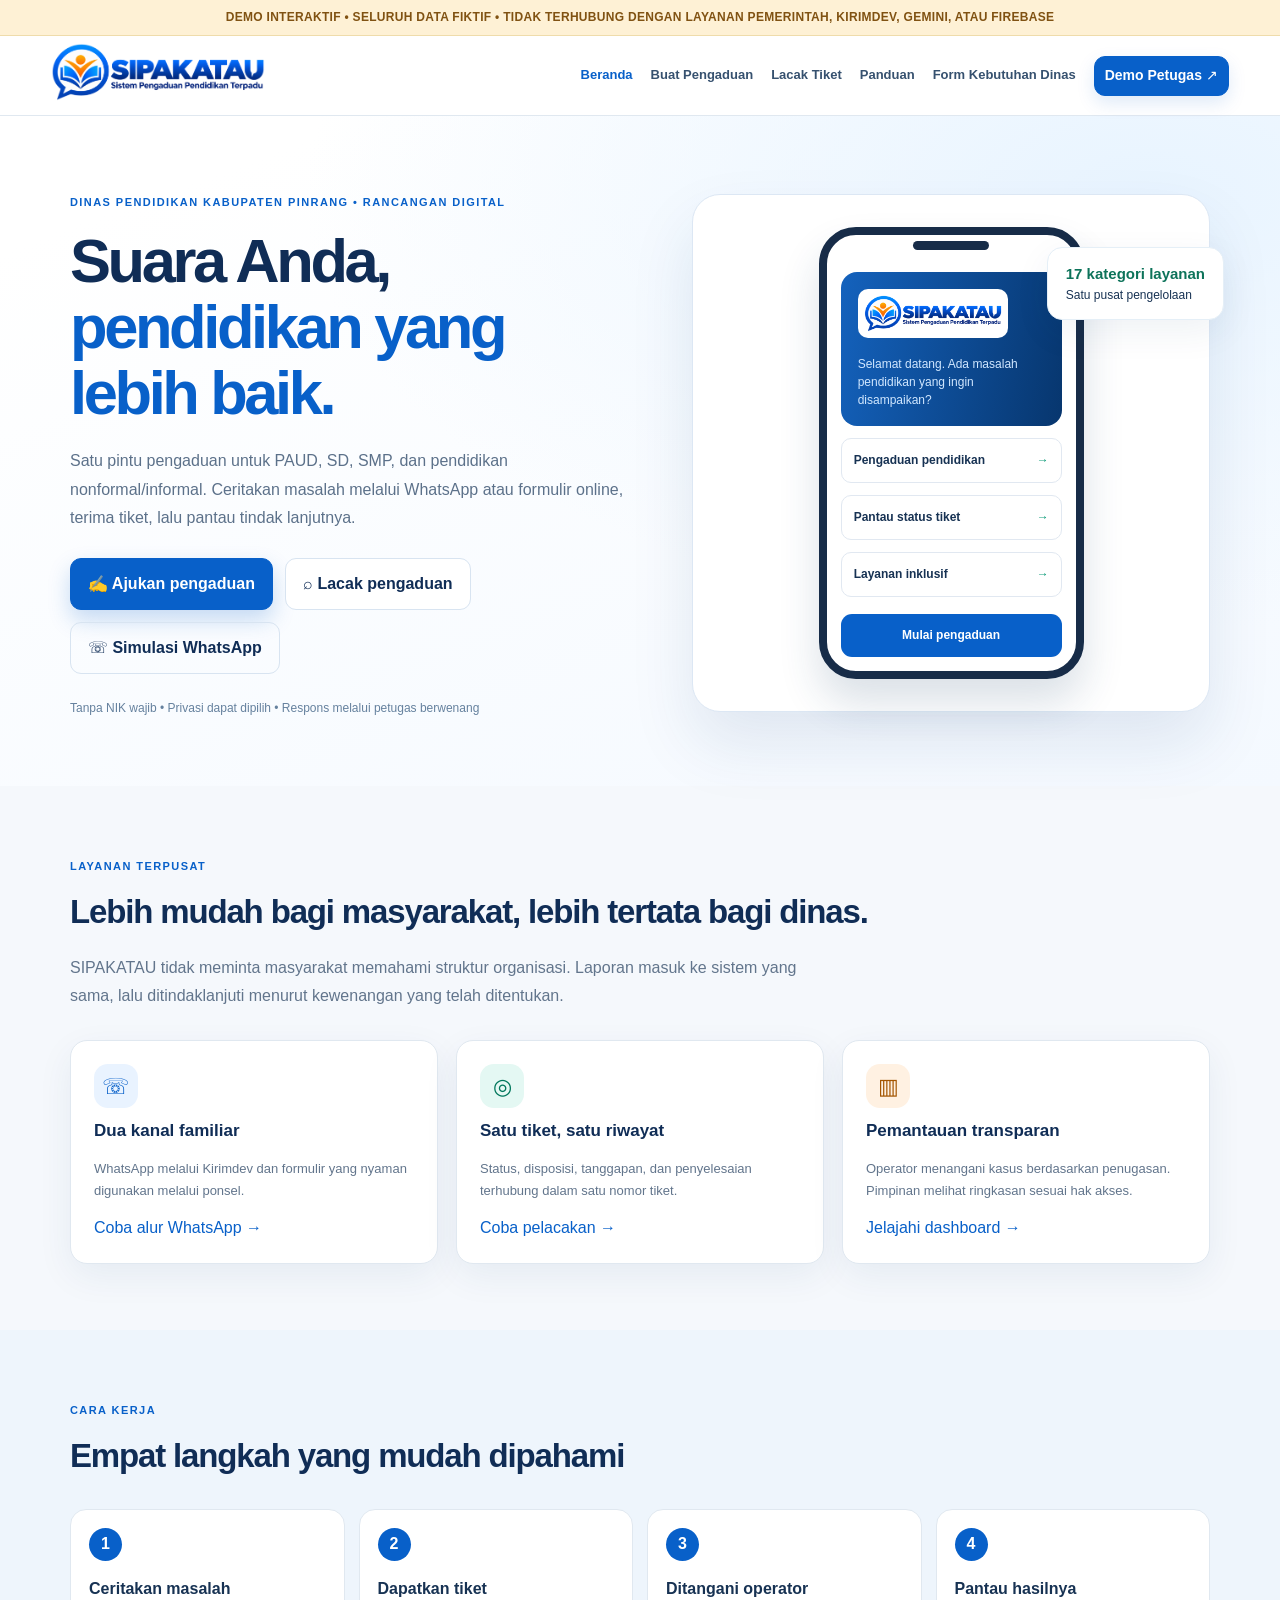
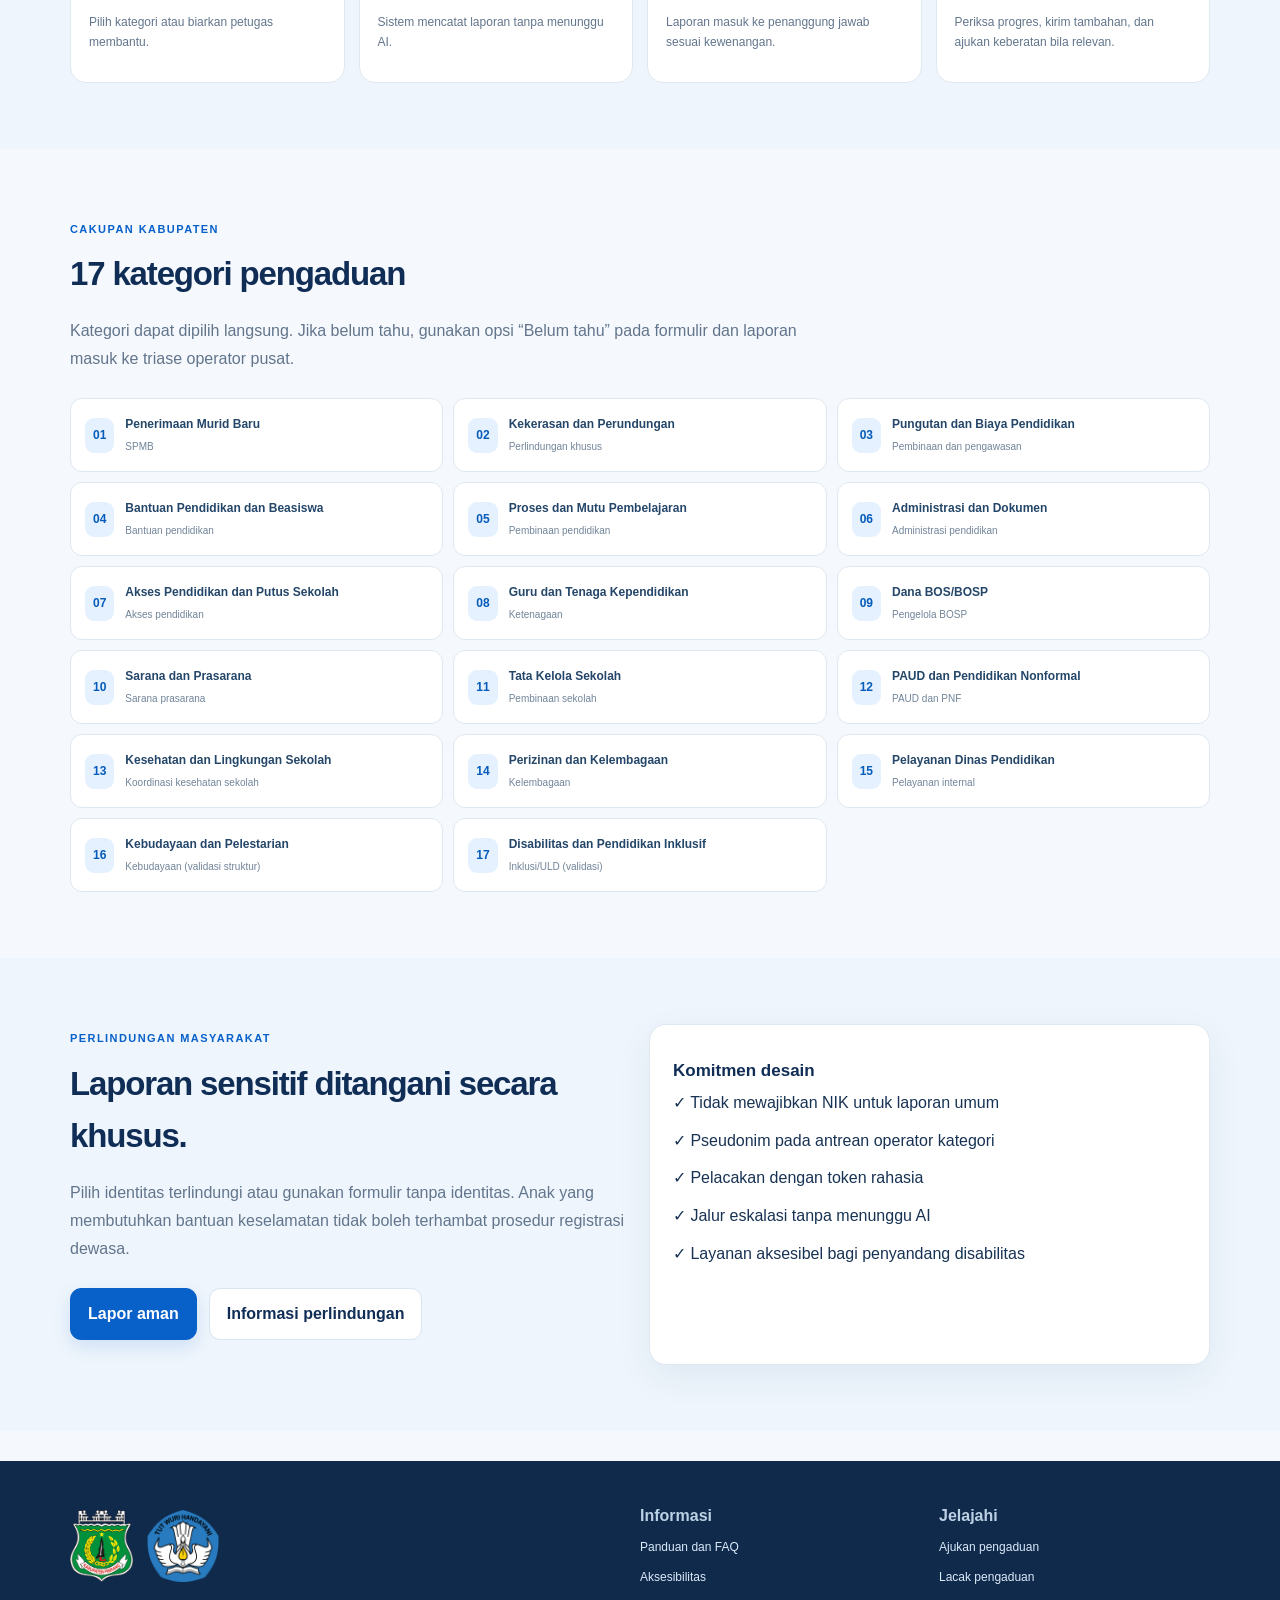
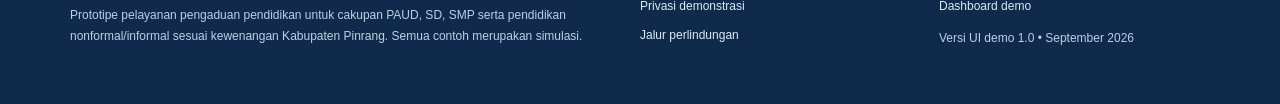
==== commit 83140636: "feat(audio): add guarded Indonesian TTS adapter" ====
--- a/index.html
+++ b/index.html
@@ -21,6 +21,8 @@
   <div id="app"></div>
   <noscript>Demo interaktif SIPAKATAU membutuhkan JavaScript aktif. Dokumen pengembangan tersedia di folder docs.</noscript>
   <script src="js/data.js"></script>
+  <script src="js/audio/audio-catalog.js"></script>
+  <script src="js/audio/voice-guide.js"></script>
   <script src="js/app.js"></script>
   <script src="js/requirements-demo.js"></script>
   <script src="js/requirements-enhancements.js"></script>
--- a/css/tokens-v2.css
+++ b/css/tokens-v2.css
@@ -9,7 +9,44 @@
   --v2-focus-offset: 3px;
 }
 
-body { font-size: var(--v2-body-size); line-height: var(--v2-body-line); }
+body { font-size: var(--v2-body-size); line-height: var(--v2-body-line); overflow-x: hidden; }
+@supports (overflow: clip) { body { overflow-x: clip; } }
+
+html, body, #app { max-width: 100%; }
+.hero-grid > *, .grid-two > *, .feature-grid > *, .case-layout > *,
+.login-wrap > *, .requirement-layout > * { min-width: 0; }
+.hero p, .section-desc, .page-head p { overflow-wrap: anywhere; }
+
+/* G2 public surface: strengthen primary actions and catalogue scanability. */
+.hero .actions .btn.primary,
+.hero .actions .btn:not(.ghost) { min-height: 52px; font-weight: 800; }
+.hero .actions .btn.primary { box-shadow: 0 10px 22px rgba(8, 96, 201, .22); }
+.catalogue .cat-tile { min-height: 74px; align-items: center; }
+.catalogue .cat-tile:focus-visible { outline: var(--v2-focus-ring); outline-offset: var(--v2-focus-offset); }
+#tracking-form .btn { min-height: 52px; }
+.result-box { border-width: 2px; }
+.page-head { max-width: 820px; }
+.page-head .eyebrow { display: inline-block; margin-bottom: 6px; }
+.faq-item summary { min-height: 52px; display: flex; align-items: center; }
+.timeline-item { min-height: 48px; }
+.tracking-form, #tracking-form { height: 100%; }
+.tracking-form .notice, #tracking-form .notice { font-size: 14px; }
+.wizard-progress { gap: 6px; }
+.wizard-step { min-height: 52px; display: flex; align-items: center; }
+.form-nav { align-items: center; }
+.form-nav .btn { min-width: 140px; }
+.notice { font-size: 14px; }
+.result-box p { font-size: 16px; }
+.staff-main .metric { min-height: 132px; }
+.data-table th, .data-table td { font-size: 14px; }
+.data-table th { font-size: 12px; }
+.topbar { min-height: 76px; }
+.role-chip { min-height: 44px; display: inline-flex; align-items: center; }
+.workspace .step-nav button { min-height: 48px; font-size: 14px; }
+.workspace .progress-top strong { font-size: 20px; }
+.workspace .category-card { min-width: 0; }
+.workspace .export-actions { gap: 12px; }
+.workspace .export-actions .btn { min-height: 48px; }
 
 button, input, textarea, select { min-height: var(--v2-control-min); }
 
@@ -30,4 +67,31 @@
   .site-header nav a { font-size: 14px; }
   .demo-band, .eyebrow, .pill { font-size: 12px; }
   .btn.tiny { min-height: 44px; }
+  .actions > .btn, .form-nav > .btn { flex: 1 1 100%; min-width: 0; }
+  .actions { align-items: stretch; }
+  .table-wrap { max-width: 100%; overscroll-behavior-x: contain; }
+  .hero .actions .btn, #tracking-form .btn { min-height: 52px; }
+  .page-head { margin-bottom: 20px; }
+  .page-head h1 { overflow-wrap: anywhere; }
+  .wizard-progress { grid-template-columns: repeat(4, minmax(0, 1fr)); }
+  .wizard-step { min-height: 58px; font-size: 12px; }
+  .form-nav .btn { min-width: 0; }
+  .staff-main .metric { min-height: 112px; }
+  .staff-main .metric strong { font-size: 25px; }
+  .data-table { min-width: 680px; }
+  .topbar { align-items: center; }
+  .workspace .step-nav { overflow-x: auto; overscroll-behavior-x: contain; }
+  .workspace .step-nav button { flex: 0 0 auto; white-space: nowrap; }
+  .workspace .export-actions { display: grid; grid-template-columns: 1fr; }
+  .workspace .export-actions .btn { width: 100%; }
 }
+
+@media (max-width: 360px) {
+  .container { padding-left: 14px; padding-right: 14px; }
+  .card, .panel { padding: 16px; }
+  .wizard-step { overflow-wrap: anywhere; }
+  .site-header { align-items: flex-start; }
+  .site-header nav { width: 100%; gap: 6px; justify-content: space-between; }
+  .site-header nav a { flex: 1 1 0; min-width: 0; font-size: 12px; line-height: 1.25; overflow-wrap: anywhere; text-align: center; }
+  .site-header nav .btn { flex: 1 1 0; min-width: 0; font-size: 13px; }
+}
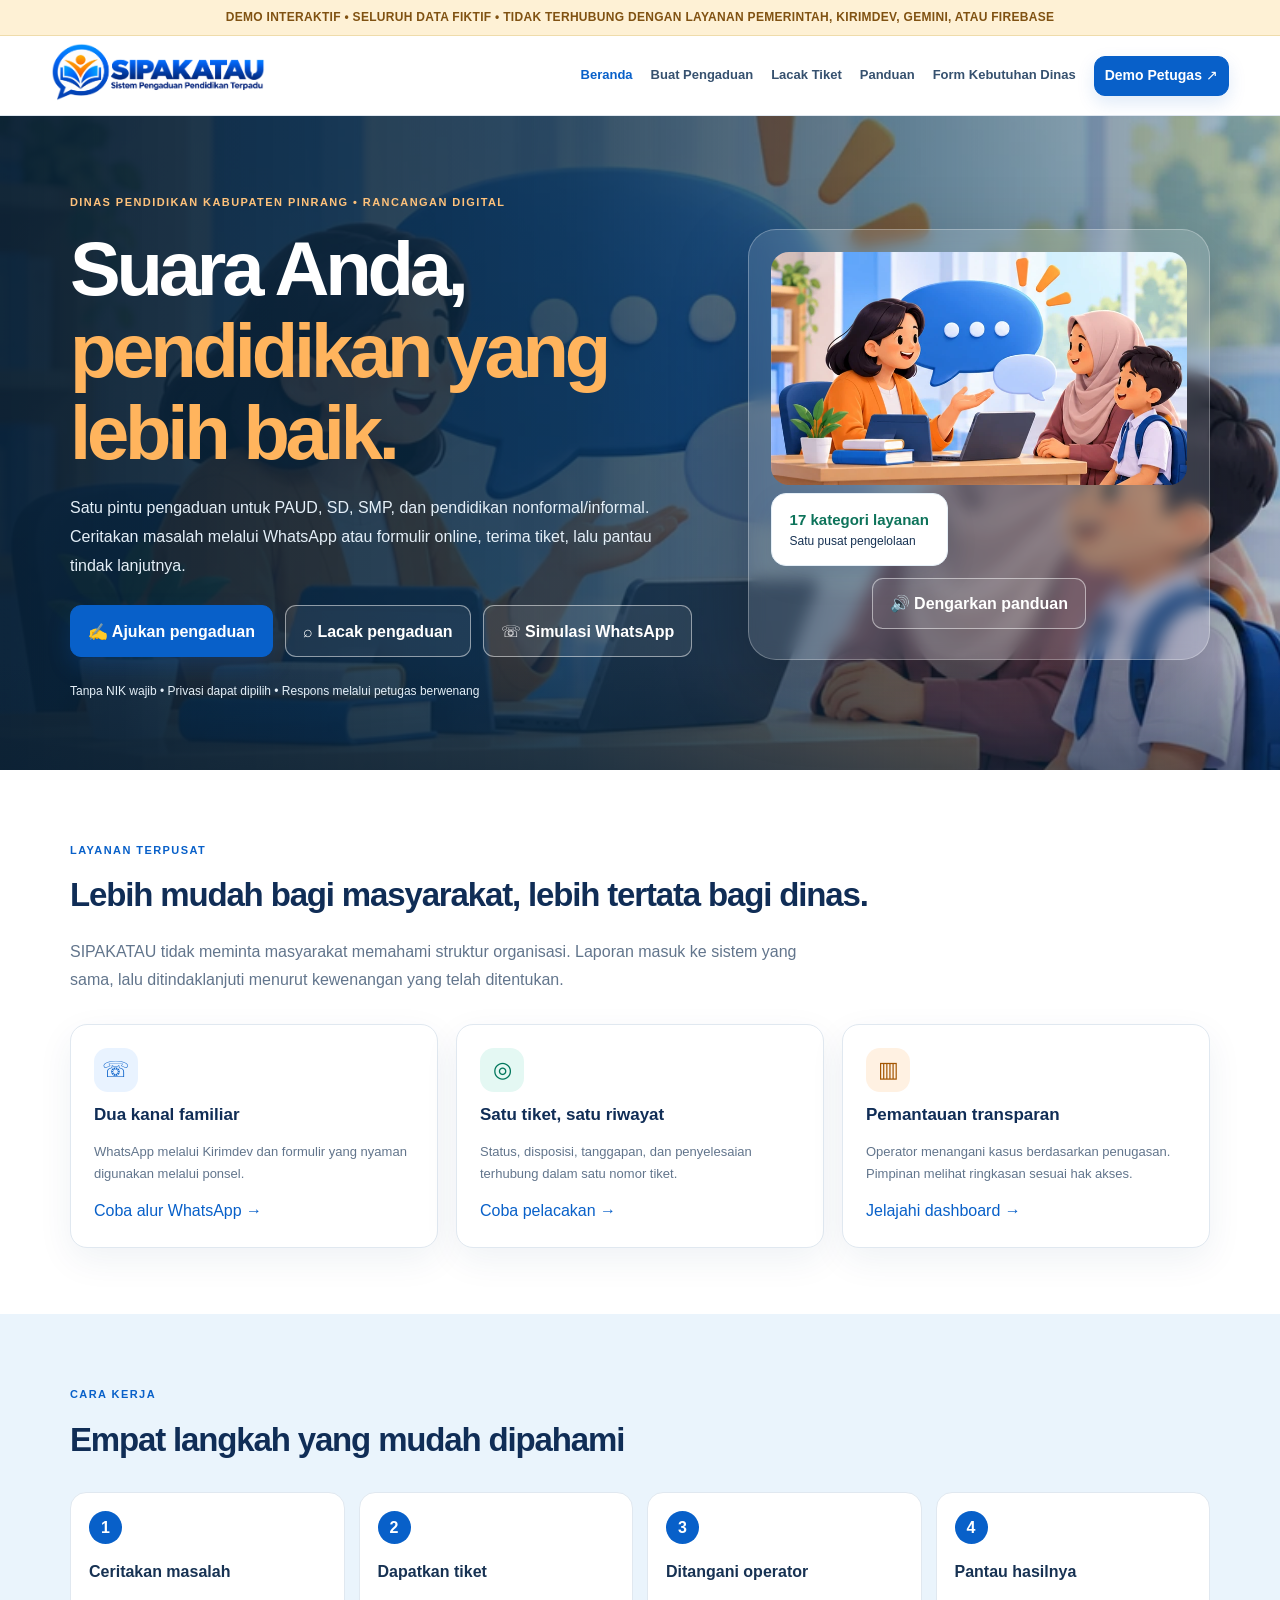
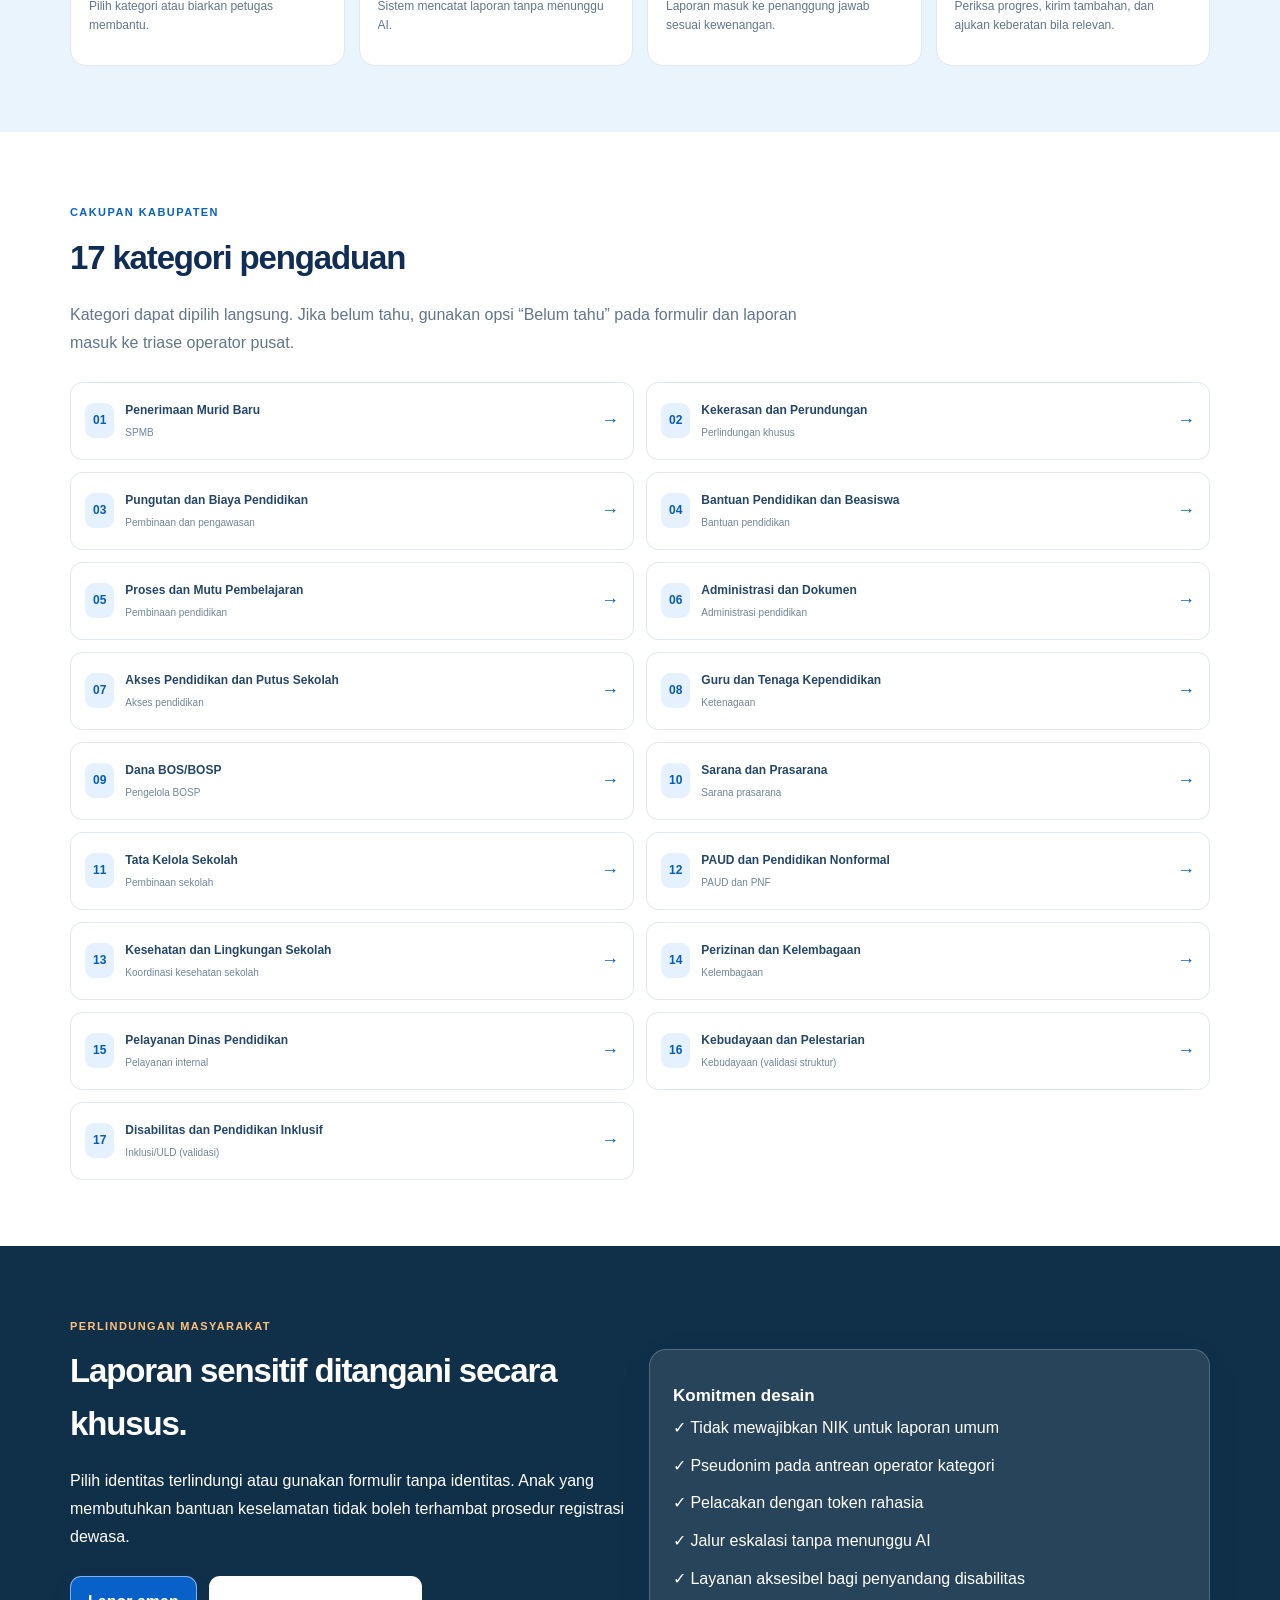
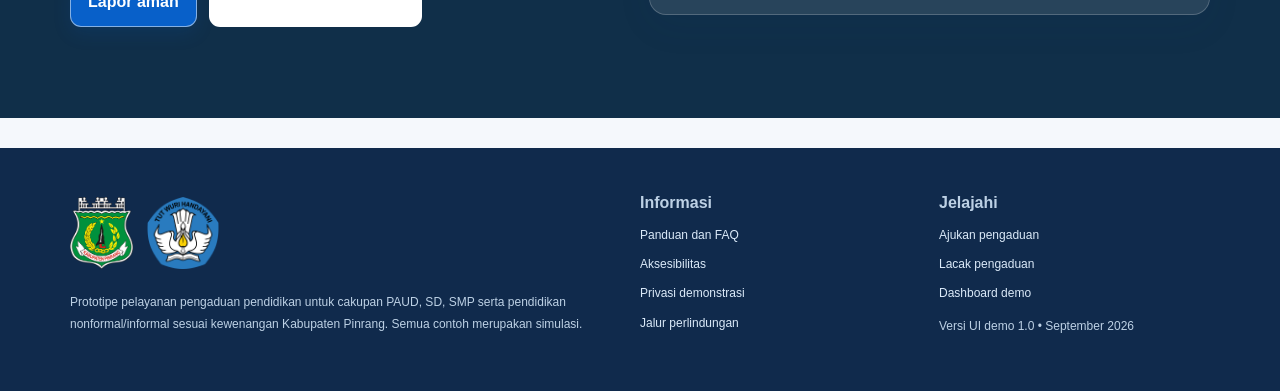
==== commit cb8bcc36: "feat(uiux): publish lapor alias and form surface" ====
--- a/index.html
+++ b/index.html
@@ -20,9 +20,17 @@
   <a class="skip-link" href="#main">Lewati ke konten utama</a>
   <div id="app"></div>
   <noscript>Demo interaktif SIPAKATAU membutuhkan JavaScript aktif. Dokumen pengembangan tersedia di folder docs.</noscript>
+  <script>
+    // Public URL alias: the SAPA-inspired reporting entry point is /lapor.
+    // The application keeps its hash routes for the existing demo flows.
+    if (location.pathname === '/lapor' || location.pathname === '/lapor/') {
+      location.replace('/#/pengaduan');
+    }
+  </script>
   <script src="js/data.js"></script>
   <script src="js/audio/audio-catalog.js"></script>
   <script src="js/audio/voice-guide.js"></script>
+  <script src="js/audio/voice-dictation.js"></script>
   <script src="js/app.js"></script>
   <script src="js/requirements-demo.js"></script>
   <script src="js/requirements-enhancements.js"></script>
--- a/css/public-page-rhythm.css
+++ b/css/public-page-rhythm.css
@@ -74,3 +74,73 @@
     font-size: 10px;
   }
 }
+
+/* V2.2 editorial public-page composition: reuse existing renderer/data while
+   changing the visual rhythm decisively. */
+.public-main > .hero {
+  min-height: 620px;
+  position: relative;
+  isolation: isolate;
+  display: grid;
+  align-items: center;
+  background: #102f49;
+  color: #fff;
+  overflow: hidden;
+}
+.public-main > .hero::before {
+  content: '';
+  position: absolute;
+  inset: 0;
+  z-index: -2;
+  background: linear-gradient(90deg, rgba(8,31,51,.96) 0%, rgba(10,43,68,.82) 45%, rgba(10,43,68,.28) 100%), url('../assets/illustrations/01_konsultasi_pendidikan.webp') center/cover no-repeat;
+  transform: scale(1.02);
+}
+.public-main > .hero::after {
+  content: '';
+  position: absolute;
+  inset: auto 0 0;
+  height: 110px;
+  z-index: -1;
+  background: linear-gradient(transparent, rgba(8,31,51,.42));
+}
+.public-main > .hero .hero-grid { grid-template-columns: minmax(0, 1.15fr) minmax(260px, .85fr); gap: 52px; }
+.public-main > .hero .eyebrow { color: #ffc27b; }
+.public-main > .hero h1 { color: #fff; font-size: clamp(44px, 6vw, 76px); max-width: 720px; }
+.public-main > .hero h1 em { color: #ffb45d; }
+.public-main > .hero p, .public-main > .hero .hero-note { color: #e4eff8; }
+.public-main > .hero .btn:not(.primary) { color: #fff; border-color: rgba(255,255,255,.5); background: rgba(255,255,255,.08); }
+.public-main > .hero .hero-visual { background: rgba(255,255,255,.12); border-color: rgba(255,255,255,.28); backdrop-filter: blur(8px); box-shadow: 0 28px 80px rgba(0,0,0,.24); }
+.public-main > .hero .hero-visual .v21-illustration { width: 100%; max-height: 255px; margin-bottom: 8px; }
+.public-main > .hero .mock-phone { display: none; }
+.public-main > .hero .hero-float { position: static; display: inline-block; color: #173253; margin: 0 0 12px; }
+.public-main > .section:nth-of-type(2) { background: #fff; }
+.public-main > .section:nth-of-type(3) { background: #eaf4fc; }
+.public-main > .section:nth-of-type(4) { background: #fff; }
+.public-main > .section:nth-of-type(5) { background: #102f49; color: #fff; }
+.public-main > .section:nth-of-type(5) h2, .public-main > .section:nth-of-type(5) .section-desc { color: #fff; }
+.public-main > .section:nth-of-type(5) .card { background: rgba(255,255,255,.1); border-color: rgba(255,255,255,.2); color: #fff; }
+.public-main > .section:nth-of-type(5) .card h3, .public-main > .section:nth-of-type(5) .card p { color: #fff; }
+.public-main > .section:nth-of-type(5) .eyebrow { color: #ffc27b; }
+.public-main > .section:nth-of-type(5) .btn { border-color: rgba(255,255,255,.5); color: #fff; }
+.public-main > .section .card, .public-main > .section .step, .public-main > .section .cat-tile { transition: transform .22s ease, box-shadow .22s ease, border-color .22s ease; }
+.public-main > .section .card:hover, .public-main > .section .step:hover, .public-main > .section .cat-tile:hover { transform: translateY(-4px); box-shadow: 0 18px 38px rgba(19,56,101,.13); }
+.public-main > .section:nth-of-type(4) .catalogue { grid-template-columns: repeat(2, minmax(0,1fr)); gap: 12px; }
+.public-main > .section:nth-of-type(4) .cat-tile { min-height: 78px; align-items: center; }
+.public-main > .section:nth-of-type(4) .cat-tile::after { content: '→'; margin-left: auto; color: var(--blue); font-size: 18px; }
+.public-main > .section:nth-of-type(3) .step-row { grid-template-columns: repeat(4, minmax(0,1fr)); }
+.public-main > .section:nth-of-type(3) .step { min-height: 150px; }
+.public-main > .section:nth-of-type(5) .grid-two { align-items: center; }
+
+@media (max-width: 760px) {
+  .public-main > .hero { min-height: 690px; padding: 54px 0 48px; }
+  .public-main > .hero::before { background: linear-gradient(180deg, rgba(8,31,51,.9), rgba(8,31,51,.7)), url('../assets/illustrations/01_konsultasi_pendidikan.webp') center/cover no-repeat; }
+  .public-main > .hero .hero-grid { display: block; }
+  .public-main > .hero h1 { font-size: clamp(38px, 12vw, 54px); }
+  .public-main > .hero .hero-visual { margin-top: 28px; }
+  .public-main > .section:nth-of-type(4) .catalogue { grid-template-columns: 1fr; }
+  .public-main > .section:nth-of-type(3) .step-row { grid-template-columns: repeat(2, minmax(0,1fr)); }
+}
+
+@media (prefers-reduced-motion: reduce) {
+  .public-main > .section .card, .public-main > .section .step, .public-main > .section .cat-tile { transition: none; }
+}
--- a/css/tokens-v2.css
+++ b/css/tokens-v2.css
@@ -16,6 +16,7 @@
 .hero-grid > *, .grid-two > *, .feature-grid > *, .case-layout > *,
 .login-wrap > *, .requirement-layout > * { min-width: 0; }
 .hero p, .section-desc, .page-head p { overflow-wrap: anywhere; }
+.public-main, .page-wrap, .page-head, .panel { width: 100%; max-width: 100%; min-width: 0; }
 
 /* G2 public surface: strengthen primary actions and catalogue scanability. */
 .hero .actions .btn.primary,
@@ -31,12 +32,15 @@
 .timeline-item { min-height: 48px; }
 .tracking-form, #tracking-form { height: 100%; }
 .tracking-form .notice, #tracking-form .notice { font-size: 14px; }
-.wizard-progress { gap: 6px; }
-.wizard-step { min-height: 52px; display: flex; align-items: center; }
+.wizard-progress { gap: 6px; grid-template-columns: repeat(4, minmax(0, 1fr)); }
+.wizard-step { min-width: 0; min-height: 52px; display: flex; align-items: center; overflow-wrap: anywhere; }
 .form-nav { align-items: center; }
 .form-nav .btn { min-width: 140px; }
 .notice { font-size: 14px; }
 .result-box p { font-size: 16px; }
+.v21-illustration { display: block; width: min(100%, 420px); max-height: 260px; object-fit: contain; margin: 0 auto 18px; border-radius: 18px; }
+.audio-guide-button { margin: 0 auto 8px; display: flex; }
+.hero-visual .v21-illustration { width: 100%; max-height: 300px; }
 .staff-main .metric { min-height: 132px; }
 .data-table th, .data-table td { font-size: 14px; }
 .data-table th { font-size: 12px; }
@@ -64,7 +68,12 @@
 }
 
 @media (max-width: 600px) {
-  .site-header nav a { font-size: 14px; }
+  .site-header { display: block; width: 100%; min-width: 0; padding: 10px 14px; }
+  .site-header .brand { display: block; width: 100%; }
+  .site-header .brand img { display: block; width: 165px; max-width: 100%; }
+  .site-header nav { width: 100%; max-width: 100%; display: flex; flex-wrap: wrap; gap: 6px; }
+  .site-header nav a { min-width: 0; flex: 0 0 calc(50% - 3px); max-width: calc(50% - 3px); width: calc(50% - 3px); font-size: 12px; line-height: 1.25; white-space: normal; overflow-wrap:anywhere; word-break:break-word; text-align: center; }
+  .site-header nav .btn { flex: 1 1 100%; min-width: 0; width: 100%; font-size: 13px; }
   .demo-band, .eyebrow, .pill { font-size: 12px; }
   .btn.tiny { min-height: 44px; }
   .actions > .btn, .form-nav > .btn { flex: 1 1 100%; min-width: 0; }
@@ -73,7 +82,8 @@
   .hero .actions .btn, #tracking-form .btn { min-height: 52px; }
   .page-head { margin-bottom: 20px; }
   .page-head h1 { overflow-wrap: anywhere; }
-  .wizard-progress { grid-template-columns: repeat(4, minmax(0, 1fr)); }
+  .v21-illustration { max-height: 210px; }
+  .wizard-progress { grid-template-columns: repeat(2, minmax(0, 1fr)); }
   .wizard-step { min-height: 58px; font-size: 12px; }
   .form-nav .btn { min-width: 0; }
   .staff-main .metric { min-height: 112px; }
@@ -86,6 +96,28 @@
   .workspace .export-actions .btn { width: 100%; }
 }
 
+/* SAPA-inspired guided reporting surface, adapted for education service. */
+.page-wrap:has(.wizard-progress) { background: linear-gradient(180deg,#f2f7fc 0,#fff 45%); }
+.page-wrap:has(.wizard-progress) .page-head { max-width: 900px; margin-inline: auto; text-align: center; }
+.page-wrap:has(.wizard-progress) .page-head h1 { font-size: clamp(32px,4vw,48px); }
+.page-wrap:has(.wizard-progress) > .panel { border: 0; box-shadow: 0 20px 55px rgba(16,47,73,.12); border-radius: 24px; }
+.page-wrap:has(.wizard-progress) .wizard-progress { background: #f1f6fb; border-radius: 16px; padding: 8px; }
+.page-wrap:has(.wizard-progress) .wizard-step { border: 0; border-radius: 10px; text-align: center; }
+.page-wrap:has(.wizard-progress) .wizard-step.active { background: #115cb8; color: #fff; }
+.page-wrap:has(.wizard-progress) .wizard-step.done { background: #dff5eb; color: #087858; }
+.page-wrap:has(.wizard-progress) .field input,
+.page-wrap:has(.wizard-progress) .field textarea,
+.page-wrap:has(.wizard-progress) .field select { min-height: 50px; border-radius: 12px; font-size: 16px; }
+.page-wrap:has(.wizard-progress) .field textarea { min-height: 150px; }
+.page-wrap:has(.wizard-progress) .form-nav { align-items: center; }
+.page-wrap:has(.wizard-progress) .form-nav .btn { min-width: 150px; }
+@media (max-width: 600px) {
+  .page-wrap:has(.wizard-progress) { padding-top: 24px; }
+  .page-wrap:has(.wizard-progress) .wizard-progress { grid-template-columns: repeat(4,1fr); }
+  .page-wrap:has(.wizard-progress) .wizard-step { font-size: 11px; min-height: 55px; display: grid; place-items: center; }
+  .page-wrap:has(.wizard-progress) .form-nav .btn { min-width: 0; flex: 1; }
+}
+
 @media (max-width: 360px) {
   .container { padding-left: 14px; padding-right: 14px; }
   .card, .panel { padding: 16px; }
@@ -95,3 +127,13 @@
   .site-header nav a { flex: 1 1 0; min-width: 0; font-size: 12px; line-height: 1.25; overflow-wrap: anywhere; text-align: center; }
   .site-header nav .btn { flex: 1 1 0; min-width: 0; font-size: 13px; }
 }
+
+/* Final mobile guardrails for the editorial public header/hero. */
+@media (max-width: 600px) {
+  .demo-band { white-space: normal; overflow-wrap: anywhere; line-height: 1.35; }
+  .site-header nav { display: grid; grid-template-columns: repeat(2, minmax(0, 1fr)); width: 100%; gap: 6px; }
+  .site-header nav a, .site-header nav .btn { width: 100%; max-width: 100%; min-width: 0; flex: none; overflow-wrap: anywhere; word-break: break-word; white-space: normal !important; font-size: 11px; }
+  .site-header nav .btn { grid-column: 1 / -1; }
+  .public-main > .hero h1 { width: min(100%, 310px); font-size: clamp(34px, 9vw, 39px); max-width: 310px; overflow-wrap: normal; word-break: normal; }
+  .public-main > .hero p { width: min(100%, 330px); max-width: 330px; }
+}
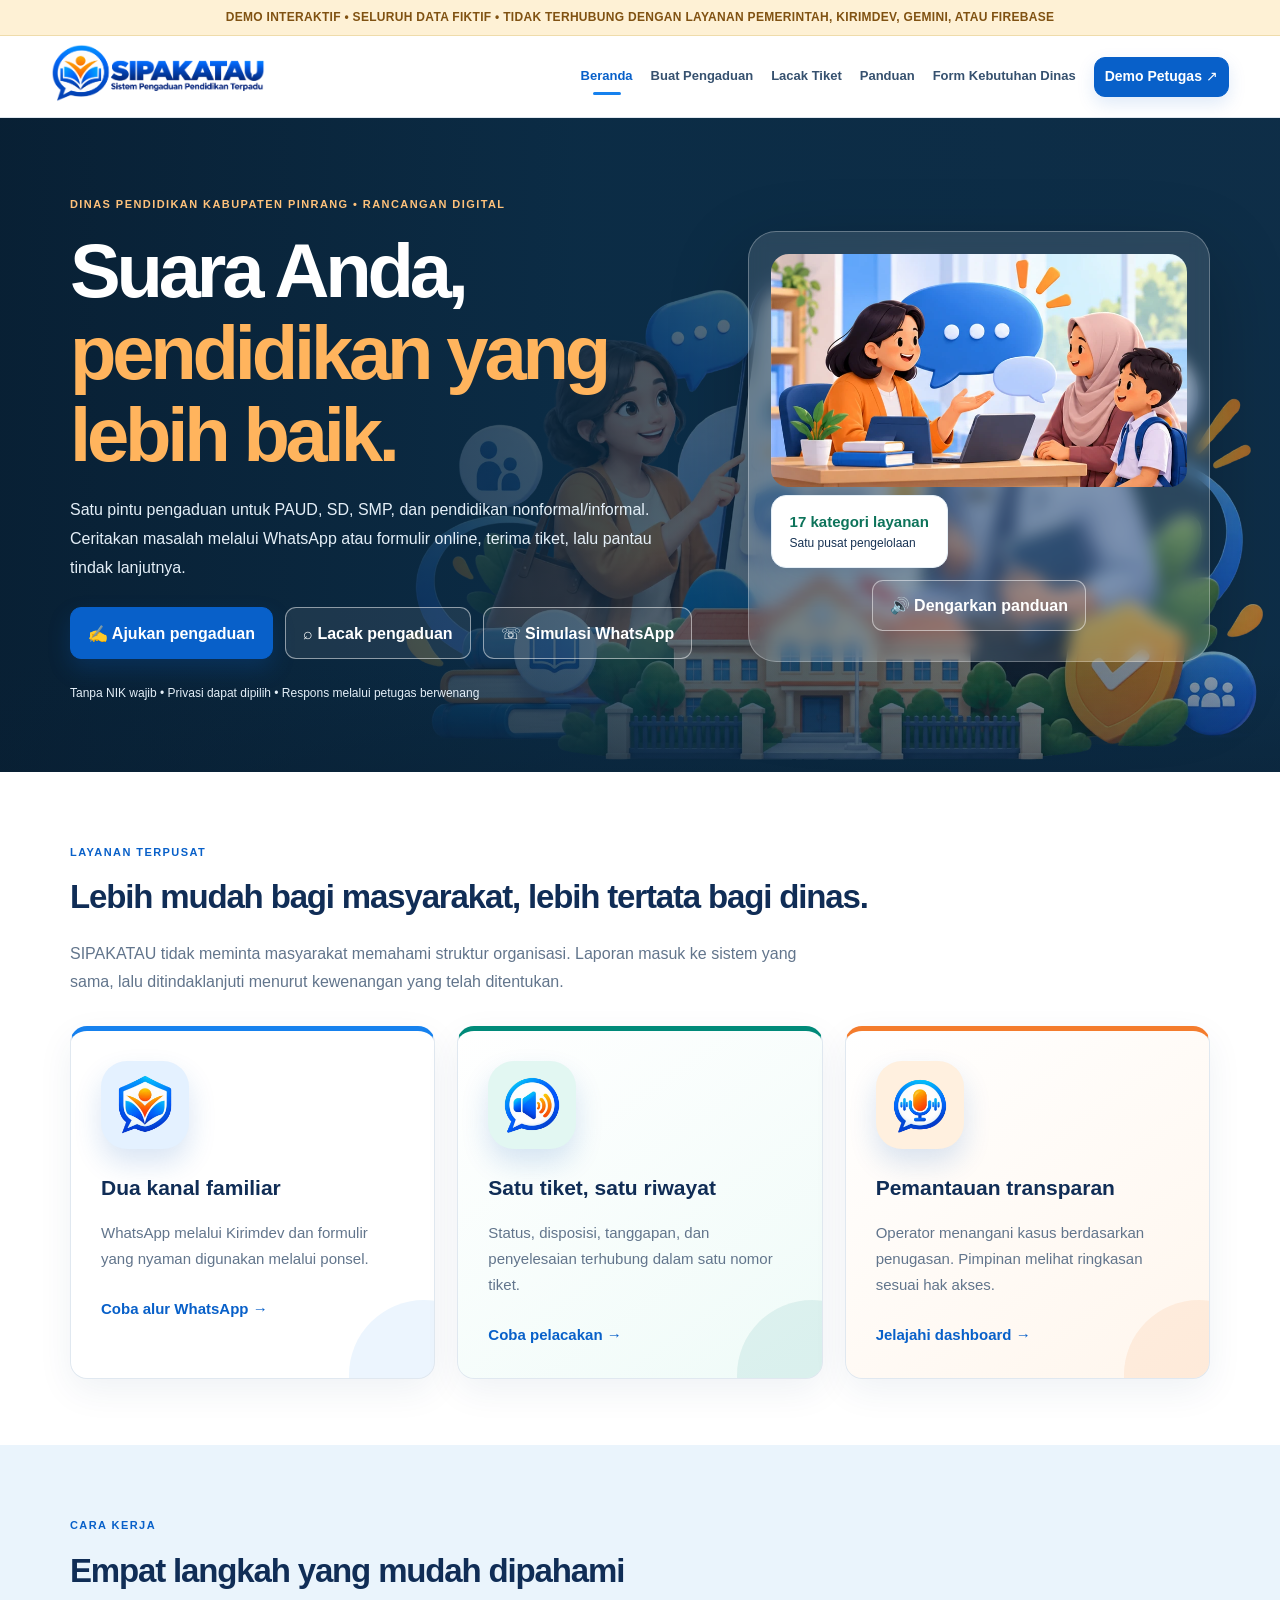
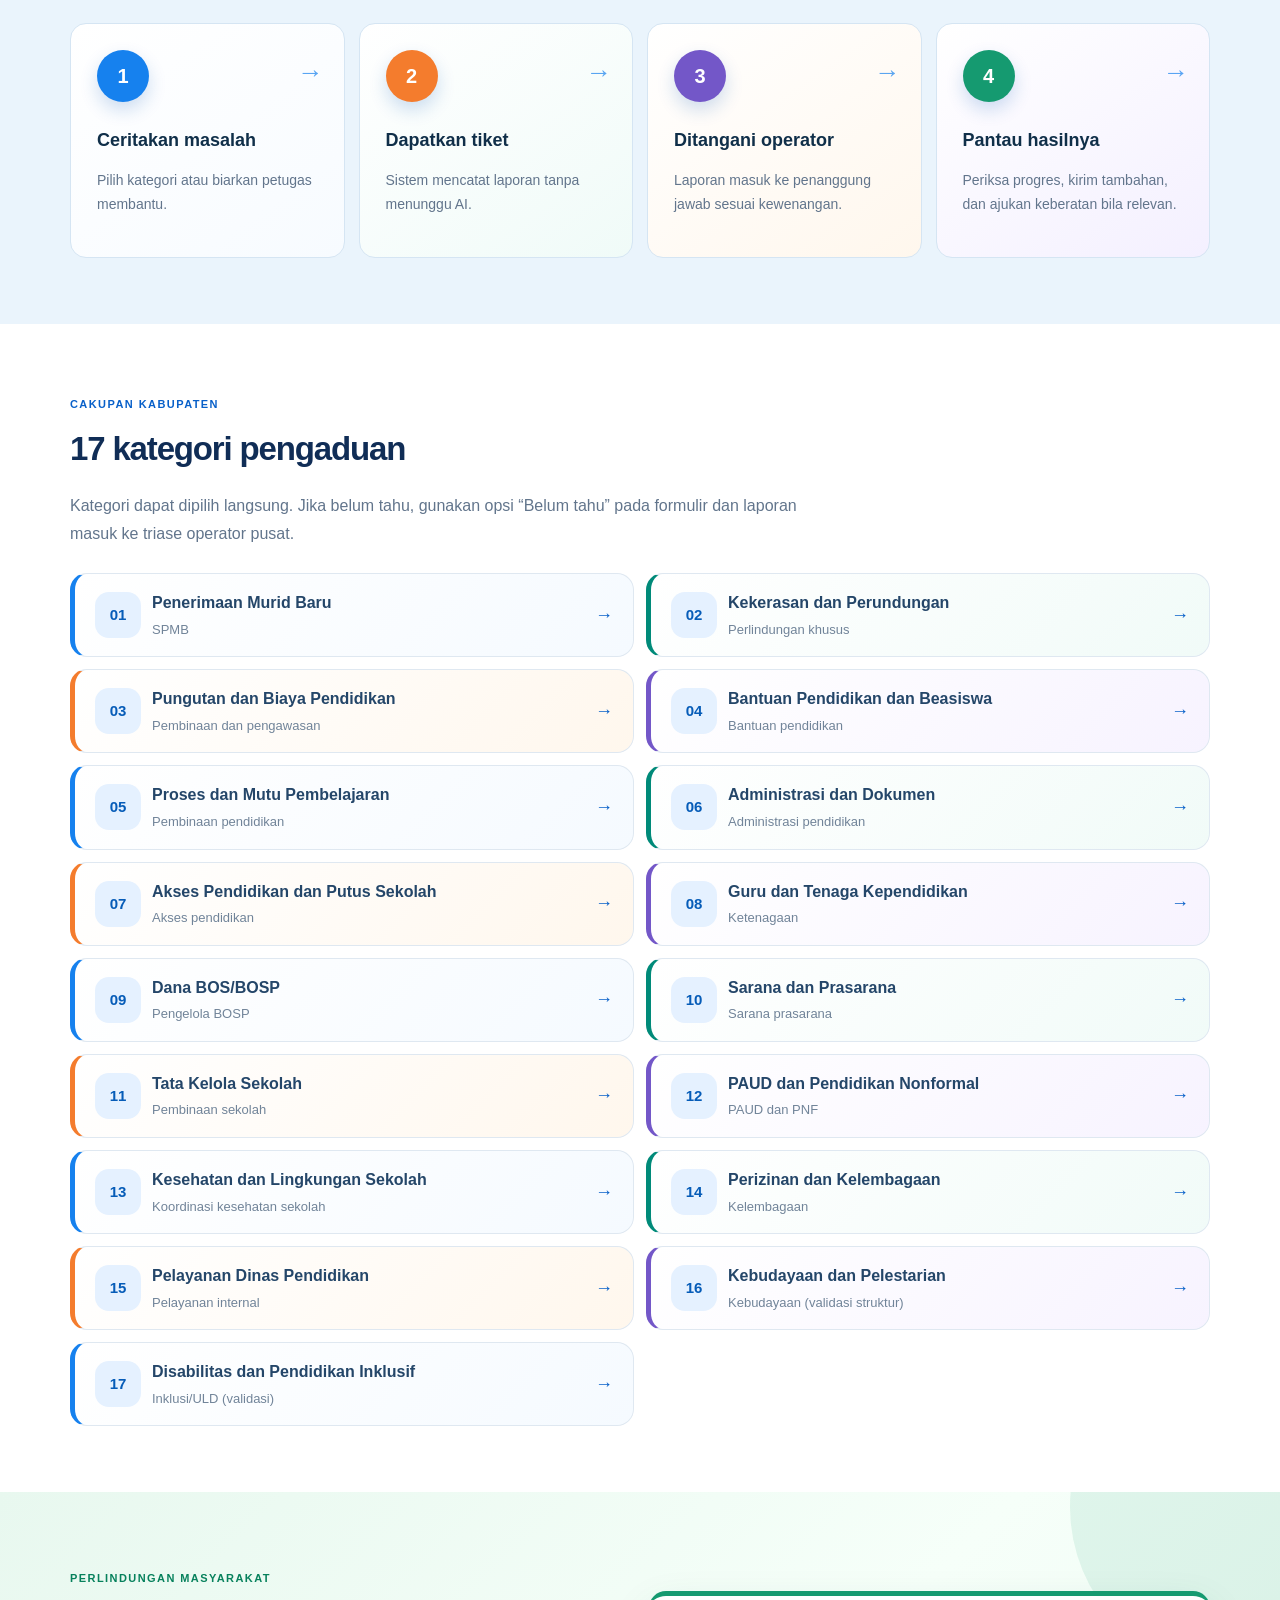
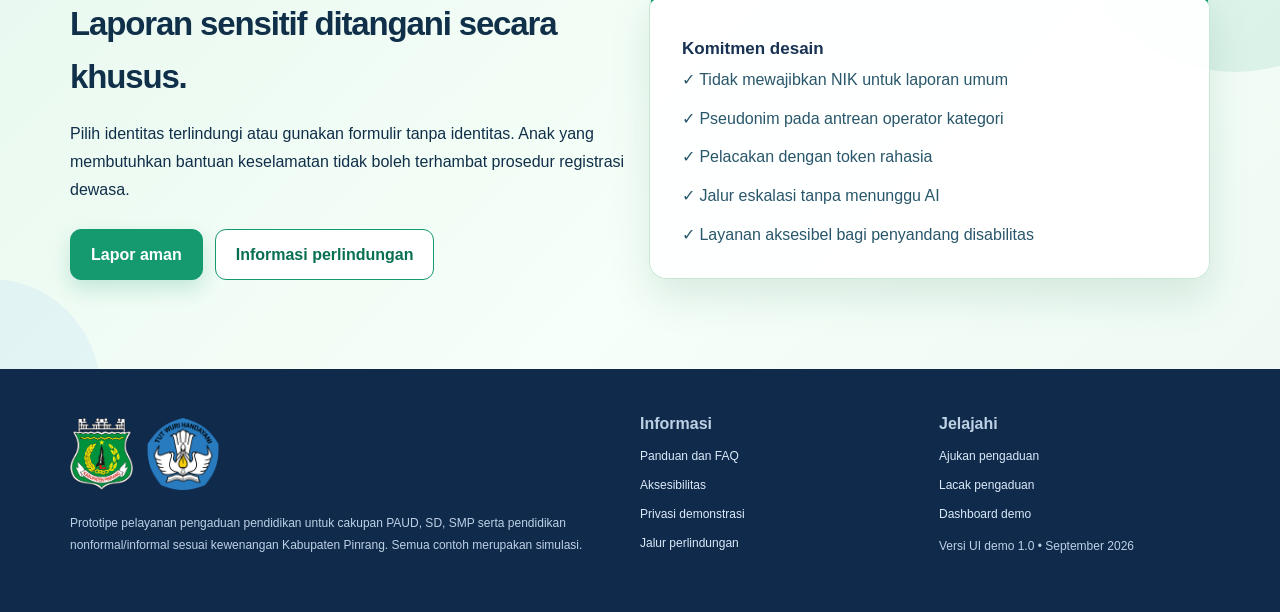
==== commit 1a4035a8: "feat(uiux): redesign public navigation for desktop and mobile" ====
--- a/index.html
+++ b/index.html
@@ -32,6 +32,7 @@
   <script src="js/audio/voice-guide.js"></script>
   <script src="js/audio/voice-dictation.js"></script>
   <script src="js/app.js"></script>
+  <script src="js/menu-polish.js"></script>
   <script src="js/requirements-demo.js"></script>
   <script src="js/requirements-enhancements.js"></script>
   <script src="js/requirements-xlsx.js"></script>
--- a/css/public-page-rhythm.css
+++ b/css/public-page-rhythm.css
@@ -95,6 +95,12 @@
   background: linear-gradient(90deg, rgba(8,31,51,.96) 0%, rgba(10,43,68,.82) 45%, rgba(10,43,68,.28) 100%), url('../assets/illustrations/01_konsultasi_pendidikan.webp') center/cover no-repeat;
   transform: scale(1.02);
 }
+.public-main > .hero::before {
+  background-image: linear-gradient(90deg, rgba(8,31,51,.96) 0%, rgba(10,43,68,.78) 45%, rgba(10,43,68,.32) 100%), url('../assets/update/sipakatau-service-v22.webp');
+  background-position: center, right bottom;
+  background-size: cover, min(70%, 900px);
+  background-repeat: no-repeat;
+}
 .public-main > .hero::after {
   content: '';
   position: absolute;
@@ -114,30 +120,194 @@
 .public-main > .hero .mock-phone { display: none; }
 .public-main > .hero .hero-float { position: static; display: inline-block; color: #173253; margin: 0 0 12px; }
 .public-main > .section:nth-of-type(2) { background: #fff; }
+.public-main > .section:nth-of-type(2) .feature-grid { grid-template-columns: repeat(3,minmax(0,1fr)); gap: 22px; }
+.public-main > .section:nth-of-type(2) .feature-grid .card { min-height: 300px; padding: 30px; position: relative; overflow: hidden; border-top: 5px solid #1681ee; }
+.public-main > .section:nth-of-type(2) .feature-grid .card:nth-child(2) { border-top-color: #008a79; background: linear-gradient(145deg,#fff,#effbf8); }
+.public-main > .section:nth-of-type(2) .feature-grid .card:nth-child(3) { border-top-color: #f47c2d; background: linear-gradient(145deg,#fff,#fff6ed); }
+.public-main > .section:nth-of-type(2) .feature-grid .card::after { content: ''; position: absolute; width: 150px; height: 150px; border-radius: 50%; right: -65px; bottom: -72px; background: rgba(22,129,238,.08); pointer-events: none; }
+.public-main > .section:nth-of-type(2) .feature-grid .card:nth-child(2)::after { background: rgba(0,138,121,.09); }
+.public-main > .section:nth-of-type(2) .feature-grid .card:nth-child(3)::after { background: rgba(244,124,45,.1); }
+.public-main > .section:nth-of-type(2) .iconbox { width: 88px; height: 88px; border-radius: 26px; background-color: #e4f1ff; background-position: center; background-repeat: no-repeat; background-size: 66px; font-size: 0; box-shadow: 0 14px 28px rgba(17,92,184,.16); }
+.public-main > .section:nth-of-type(2) .feature-grid .card:nth-child(1) .iconbox { background-image: url('../assets/update/icon-1.webp'); }
+.public-main > .section:nth-of-type(2) .feature-grid .card:nth-child(2) .iconbox { background-color: #e2f7f2; background-image: url('../assets/update/icon-2.webp'); }
+.public-main > .section:nth-of-type(2) .feature-grid .card:nth-child(3) .iconbox { background-color: #fff0df; background-image: url('../assets/update/icon-3.webp'); }
+.public-main > .section:nth-of-type(2) .feature-grid h3 { font-size: 21px; margin-top: 22px; }
+.public-main > .section:nth-of-type(2) .feature-grid p { font-size: 15px; line-height: 1.75; }
+.public-main > .section:nth-of-type(2) .feature-grid a { display: inline-flex; margin-top: 10px; font-size: 15px; font-weight: 750; position: relative; z-index: 1; }
 .public-main > .section:nth-of-type(3) { background: #eaf4fc; }
 .public-main > .section:nth-of-type(4) { background: #fff; }
 .public-main > .section:nth-of-type(5) { background: #102f49; color: #fff; }
-.public-main > .section:nth-of-type(5) h2, .public-main > .section:nth-of-type(5) .section-desc { color: #fff; }
-.public-main > .section:nth-of-type(5) .card { background: rgba(255,255,255,.1); border-color: rgba(255,255,255,.2); color: #fff; }
-.public-main > .section:nth-of-type(5) .card h3, .public-main > .section:nth-of-type(5) .card p { color: #fff; }
-.public-main > .section:nth-of-type(5) .eyebrow { color: #ffc27b; }
-.public-main > .section:nth-of-type(5) .btn { border-color: rgba(255,255,255,.5); color: #fff; }
+.public-main > .section:nth-of-type(5) { background: linear-gradient(135deg,#e8f8ef 0%,#f6fff9 58%,#eefaf3 100%); color: #173253; padding: 72px 0 64px; position: relative; overflow: hidden; }
+.public-main > .section:nth-of-type(5)::before { content: ''; position: absolute; width: 330px; height: 330px; border-radius: 50%; right: -120px; top: -150px; background: rgba(21,154,112,.1); pointer-events: none; }
+.public-main > .section:nth-of-type(5)::after { content: ''; position: absolute; width: 220px; height: 220px; border-radius: 50%; left: -120px; bottom: -130px; background: rgba(22,129,238,.06); pointer-events: none; }
+.public-main > .section:nth-of-type(5) h2, .public-main > .section:nth-of-type(5) .section-desc { color: #102f49; }
+.public-main > .section:nth-of-type(5) .card { background: rgba(255,255,255,.94); border: 1px solid #c8e8d6; border-top: 5px solid #159a70; color: #173253; box-shadow: 0 18px 42px rgba(21,101,72,.13); padding: 30px 32px; position: relative; z-index: 1; }
+.public-main > .section:nth-of-type(5) .card h3, .public-main > .section:nth-of-type(5) .card p { color: #173253; }
+.public-main > .section:nth-of-type(5) .eyebrow { color: #07815c; }
+.public-main > .section:nth-of-type(5) .btn { border: 1px solid #159a70; color: #087052; background: #fff; min-height: 48px; padding-inline: 20px; }
+.public-main > .section:nth-of-type(5) .btn.primary { background: #159a70; color: #fff; border-color: #159a70; box-shadow: 0 9px 20px rgba(21,154,112,.2); }
+.public-main > .section:nth-of-type(5) .btn:hover { background: #d9f5e8; color: #07563f; border-color: #087052; transform: translateY(-2px); }
+.public-main > .section:nth-of-type(5) .btn.primary:hover { background: #087052; color: #fff; }
+.public-main > .section:nth-of-type(5) .stack { gap: 14px; }
+.public-main > .section:nth-of-type(5) .stack > div { display: flex; gap: 10px; align-items: flex-start; color: #28566a; line-height: 1.55; }
+.public-main > .section:nth-of-type(5) .stack > div::first-letter { color: #159a70; }
 .public-main > .section .card, .public-main > .section .step, .public-main > .section .cat-tile { transition: transform .22s ease, box-shadow .22s ease, border-color .22s ease; }
 .public-main > .section .card:hover, .public-main > .section .step:hover, .public-main > .section .cat-tile:hover { transform: translateY(-4px); box-shadow: 0 18px 38px rgba(19,56,101,.13); }
 .public-main > .section:nth-of-type(4) .catalogue { grid-template-columns: repeat(2, minmax(0,1fr)); gap: 12px; }
 .public-main > .section:nth-of-type(4) .cat-tile { min-height: 78px; align-items: center; }
+.public-main > .section:nth-of-type(4) .cat-tile { padding: 18px 20px; border-radius: 17px; background: linear-gradient(135deg,#fff,#f5faff); }
+.public-main > .section:nth-of-type(4) .cat-tile:nth-child(4n+1) { border-left: 5px solid #1681ee; }
+.public-main > .section:nth-of-type(4) .cat-tile:nth-child(4n+2) { border-left: 5px solid #008a79; background: linear-gradient(135deg,#fff,#f1fbf8); }
+.public-main > .section:nth-of-type(4) .cat-tile:nth-child(4n+3) { border-left: 5px solid #f47c2d; background: linear-gradient(135deg,#fff,#fff7ed); }
+.public-main > .section:nth-of-type(4) .cat-tile:nth-child(4n+4) { border-left: 5px solid #7357c8; background: linear-gradient(135deg,#fff,#f7f3ff); }
+.public-main > .section:nth-of-type(4) .cat-tile:hover { transform: translateY(-5px) scale(1.01); border-color: #115cb8; }
+.public-main > .section:nth-of-type(4) .cat-tile > span:nth-child(2) { font-size: 16px; line-height: 1.35; }
+.public-main > .section:nth-of-type(4) .cat-tile small { font-size: 13px; margin-top: 7px; }
+.public-main > .section:nth-of-type(4) .cat-num { width: 46px; height: 46px; display: grid; place-items: center; border-radius: 14px; font-size: 15px; }
 .public-main > .section:nth-of-type(4) .cat-tile::after { content: '→'; margin-left: auto; color: var(--blue); font-size: 18px; }
 .public-main > .section:nth-of-type(3) .step-row { grid-template-columns: repeat(4, minmax(0,1fr)); }
-.public-main > .section:nth-of-type(3) .step { min-height: 150px; }
+.public-main > .section:nth-of-type(3) .step { min-height: 205px; padding: 26px; position: relative; overflow: hidden; border: 1px solid #d5e5f3; background: linear-gradient(145deg,#fff,#f7fbff); }
+.public-main > .section:nth-of-type(3) .step:nth-child(2) { background: linear-gradient(145deg,#fff,#f0fbf8); }
+.public-main > .section:nth-of-type(3) .step:nth-child(3) { background: linear-gradient(145deg,#fff,#fff7ed); }
+.public-main > .section:nth-of-type(3) .step:nth-child(4) { background: linear-gradient(145deg,#fff,#f4f0ff); }
+.public-main > .section:nth-of-type(3) .step-n { width: 52px; height: 52px; font-size: 20px; margin-bottom: 24px; box-shadow: 0 8px 18px rgba(17,92,184,.2); }
+.public-main > .section:nth-of-type(3) .step:nth-child(1) .step-n { background: #1681ee; }
+.public-main > .section:nth-of-type(3) .step:nth-child(2) .step-n { background: #f47c2d; }
+.public-main > .section:nth-of-type(3) .step:nth-child(3) .step-n { background: #7357c8; }
+.public-main > .section:nth-of-type(3) .step:nth-child(4) .step-n { background: #159a70; }
+.public-main > .section:nth-of-type(3) .step strong { font-size: 18px; color: #102f49; }
+.public-main > .section:nth-of-type(3) .step p { font-size: 14px; line-height: 1.7; }
+.public-main > .section:nth-of-type(3) .step::after { content: '→'; position: absolute; right: 20px; top: 28px; color: #1681ee; font-size: 26px; font-weight: 800; opacity: .7; }
+
+/* Shared interactive card motion, adapted from the supplied reference video. */
+@media (hover: hover) and (pointer: fine) {
+  .public-main > .section:nth-of-type(2) .feature-grid .card:nth-child(1):hover { background: #115cb8; border-color: #115cb8; }
+  .public-main > .section:nth-of-type(2) .feature-grid .card:nth-child(2):hover { background: #008a79; border-color: #008a79; }
+  .public-main > .section:nth-of-type(2) .feature-grid .card:nth-child(3):hover { background: #e66e18; border-color: #e66e18; }
+  .public-main > .section:nth-of-type(3) .step:nth-child(1):hover { background: #1681ee; border-color: #1681ee; }
+  .public-main > .section:nth-of-type(3) .step:nth-child(2):hover { background: #e66e18; border-color: #e66e18; }
+  .public-main > .section:nth-of-type(3) .step:nth-child(3):hover { background: #7357c8; border-color: #7357c8; }
+  .public-main > .section:nth-of-type(3) .step:nth-child(4):hover { background: #159a70; border-color: #159a70; }
+  .public-main .card,
+  .public-main .step,
+  .public-main .cat-tile,
+  .public-main .feature-grid a {
+    transition: transform .32s cubic-bezier(.2,.75,.25,1), background-color .32s ease, color .25s ease, box-shadow .32s ease, border-color .25s ease;
+  }
+  .public-main .card:hover,
+  .public-main .step:hover,
+  .public-main .cat-tile:hover {
+    transform: translateY(-6px);
+    box-shadow: 0 22px 42px rgba(16,47,73,.18);
+  }
+  .public-main .feature-grid .card:hover { background: #115cb8; border-color: #115cb8; }
+  .public-main .feature-grid .card:nth-child(2):hover { background: #008a79; border-color: #008a79; }
+  .public-main .feature-grid .card:nth-child(3):hover { background: #e66e18; border-color: #e66e18; }
+  .public-main .feature-grid .card:hover h3,
+  .public-main .feature-grid .card:hover p,
+  .public-main .feature-grid .card:hover a { color: #fff; }
+  .public-main .feature-grid .card:hover .iconbox { background-color: rgba(255,255,255,.18); filter: brightness(0) invert(1); box-shadow: none; }
+  .public-main .feature-grid .card:hover a { text-decoration: underline; text-underline-offset: 5px; }
+  .public-main .step:hover { background: #115cb8; border-color: #115cb8; }
+  .public-main .step:nth-child(2):hover { background: #e66e18; border-color: #e66e18; }
+  .public-main .step:nth-child(3):hover { background: #7357c8; border-color: #7357c8; }
+  .public-main .step:nth-child(4):hover { background: #159a70; border-color: #159a70; }
+  .public-main .step:hover strong,
+  .public-main .step:hover p,
+  .public-main .step:hover::after { color: #fff; }
+  .public-main .step:hover .step-n { background: #fff; color: #102f49; box-shadow: none; }
+  .public-main .cat-tile:hover { background: #115cb8 !important; border-color: #115cb8 !important; }
+  .public-main .cat-tile:nth-child(4n+2):hover { background: #008a79 !important; }
+  .public-main .cat-tile:nth-child(4n+3):hover { background: #e66e18 !important; }
+  .public-main .cat-tile:nth-child(4n+4):hover { background: #7357c8 !important; }
+  .public-main .cat-tile:hover > span:nth-child(2),
+  .public-main .cat-tile:hover small,
+  .public-main .cat-tile:hover::after { color: #fff; }
+  .public-main .cat-tile:hover .cat-num { background: rgba(255,255,255,.2); color: #fff; }
+}
+
+@media (prefers-reduced-motion: reduce) {
+  .public-main .card, .public-main .step, .public-main .cat-tile { transition: none !important; }
+}
+
+/* Contrast safety net: keep every interactive state readable despite the
+   base component styles loaded before this editorial layer. */
+@media (hover: hover) and (pointer: fine) {
+  .public-main > .section:nth-of-type(2) .feature-grid .card:nth-child(1):hover { background: #115cb8 !important; }
+  .public-main > .section:nth-of-type(2) .feature-grid .card:nth-child(2):hover { background: #008a79 !important; }
+  .public-main > .section:nth-of-type(2) .feature-grid .card:nth-child(3):hover { background: #e66e18 !important; }
+  .public-main > .section:nth-of-type(3) .step:nth-child(1):hover { background: #1681ee !important; }
+  .public-main > .section:nth-of-type(3) .step:nth-child(2):hover { background: #e66e18 !important; }
+  .public-main > .section:nth-of-type(3) .step:nth-child(3):hover { background: #7357c8 !important; }
+  .public-main > .section:nth-of-type(3) .step:nth-child(4):hover { background: #159a70 !important; }
+  .public-main .feature-grid .card:hover h3,
+  .public-main .feature-grid .card:hover p,
+  .public-main .feature-grid .card:hover a { color: #fff !important; opacity: 1; }
+  .public-main .feature-grid .card:hover .iconbox { background-color: #fff; filter: none; opacity: 1; }
+  .public-main .step:hover strong,
+  .public-main .step:hover p,
+  .public-main .step:hover .step-n,
+  .public-main .step:hover::after { color: #fff !important; opacity: 1; }
+  .public-main .step:hover .step-n { background: rgba(255,255,255,.96); color: #102f49 !important; }
+  .public-main .cat-tile:hover > span:nth-child(2),
+  .public-main .cat-tile:hover > span:nth-child(2) strong,
+  .public-main .cat-tile:hover small,
+  .public-main .cat-tile:hover::after { color: #fff !important; opacity: 1; }
+}
+.public-main .feature-grid .card:focus-within,
+.public-main .step:focus-within,
+.public-main .cat-tile:focus-visible { outline: 3px solid #f47c2d; outline-offset: 4px; }
+
+/* SAPA-inspired service navigation, using SIPAKATAU's own palette. */
+.site-header { min-height: 82px; }
+.site-header nav a { position: relative; padding-block: 10px; }
+.site-header nav a:not(.btn)::after { content: ''; position: absolute; left: 12px; right: 12px; bottom: 2px; height: 3px; border-radius: 99px; background: #1681ee; transform: scaleX(0); transform-origin: center; transition: transform .22s ease; }
+.site-header nav a:not(.btn):hover::after, .site-header nav a.current::after { transform: scaleX(1); }
+.site-header nav a:not(.btn):hover { color: #115cb8; text-decoration: none; }
+.menu-toggle, .mobile-drawer, .menu-backdrop { display: none; }
+
+@media (max-width: 760px) {
+  .site-header { min-height: 76px; padding: 10px 16px; align-items: center; }
+  .site-header .brand { flex: 1; min-width: 0; }
+  .site-header nav { display: none; }
+  .menu-toggle { display: inline-flex; width: 46px; height: 46px; margin-left: 10px; border: 1px solid #d5e3ee; border-radius: 13px; background: #fff; flex-direction: column; justify-content: center; align-items: center; gap: 5px; z-index: 121; }
+  .menu-toggle span { display: block; width: 21px; height: 2px; border-radius: 9px; background: #102f49; transition: transform .2s ease, opacity .2s ease; }
+  .menu-open .menu-toggle { background: #102f49; border-color: #102f49; }
+  .menu-open .menu-toggle span { background: #fff; }
+  .mobile-drawer { display: flex; position: fixed; inset: 0 auto 0 0; z-index: 120; width: min(86vw, 340px); padding: 18px 16px 24px; flex-direction: column; background: #102f49; color: #fff; box-shadow: 16px 0 45px rgba(4,25,43,.32); transform: translateX(-105%); transition: transform .28s cubic-bezier(.2,.75,.25,1); }
+  .menu-open .mobile-drawer { transform: translateX(0); }
+  .menu-backdrop { display: block; position: fixed; inset: 0; z-index: 110; background: rgba(4,25,43,.58); opacity: 0; pointer-events: none; transition: opacity .25s ease; }
+  .menu-open .menu-backdrop { opacity: 1; pointer-events: auto; }
+  .drawer-head { display: flex; align-items: center; justify-content: space-between; padding: 6px 2px 20px; border-bottom: 1px solid rgba(255,255,255,.16); font-size: 17px; }
+  .drawer-head strong::before { content: ''; display: inline-block; width: 10px; height: 10px; margin-right: 9px; border-radius: 50%; background: #f47c2d; }
+  .drawer-close { width: 38px; height: 38px; border: 1px solid rgba(255,255,255,.25); border-radius: 10px; background: transparent; color: #fff; font-size: 28px; line-height: 1; }
+  .drawer-links { padding-top: 10px; }
+  .drawer-link { display: flex; align-items: center; min-height: 50px; padding: 0 8px; border-bottom: 1px solid rgba(255,255,255,.12); color: #eaf4fc; font-size: 15px; font-weight: 750; text-decoration: none; }
+  .drawer-link::after { content: '→'; margin-left: auto; color: #8fd8bd; font-size: 18px; }
+  .drawer-link.current { color: #ffc27b; }
+  .drawer-link.current::after { color: #ffc27b; }
+  .drawer-help { display: flex; gap: 12px; align-items: center; margin-top: 22px; padding: 15px 12px; border: 1px solid rgba(143,216,189,.35); border-radius: 14px; background: rgba(21,154,112,.16); }
+  .drawer-help-icon { display: grid; place-items: center; width: 34px; height: 34px; border-radius: 50%; background: #159a70; color: #fff; font-weight: 900; }
+  .drawer-help strong, .drawer-help small { display: block; }
+  .drawer-help small { margin-top: 4px; color: #b9d7e6; font-size: 11px; line-height: 1.4; }
+}
+
+@media (prefers-reduced-motion: reduce) {
+  .site-header nav a:not(.btn)::after, .mobile-drawer, .menu-backdrop, .menu-toggle span { transition: none; }
+}
 .public-main > .section:nth-of-type(5) .grid-two { align-items: center; }
+.footer { margin-top: 0; }
 
 @media (max-width: 760px) {
   .public-main > .hero { min-height: 690px; padding: 54px 0 48px; }
   .public-main > .hero::before { background: linear-gradient(180deg, rgba(8,31,51,.9), rgba(8,31,51,.7)), url('../assets/illustrations/01_konsultasi_pendidikan.webp') center/cover no-repeat; }
+  .public-main > .hero::before { background-image: linear-gradient(180deg, rgba(8,31,51,.92), rgba(8,31,51,.72)), url('../assets/update/sipakatau-service-v22.webp'); background-position: center, 78% bottom; background-size: cover, 130%; }
   .public-main > .hero .hero-grid { display: block; }
   .public-main > .hero h1 { font-size: clamp(38px, 12vw, 54px); }
   .public-main > .hero .hero-visual { margin-top: 28px; }
   .public-main > .section:nth-of-type(4) .catalogue { grid-template-columns: 1fr; }
+  .public-main > .section:nth-of-type(2) .feature-grid { grid-template-columns: 1fr; }
+  .public-main > .section:nth-of-type(2) .feature-grid .card { min-height: 260px; }
   .public-main > .section:nth-of-type(3) .step-row { grid-template-columns: repeat(2, minmax(0,1fr)); }
 }
 
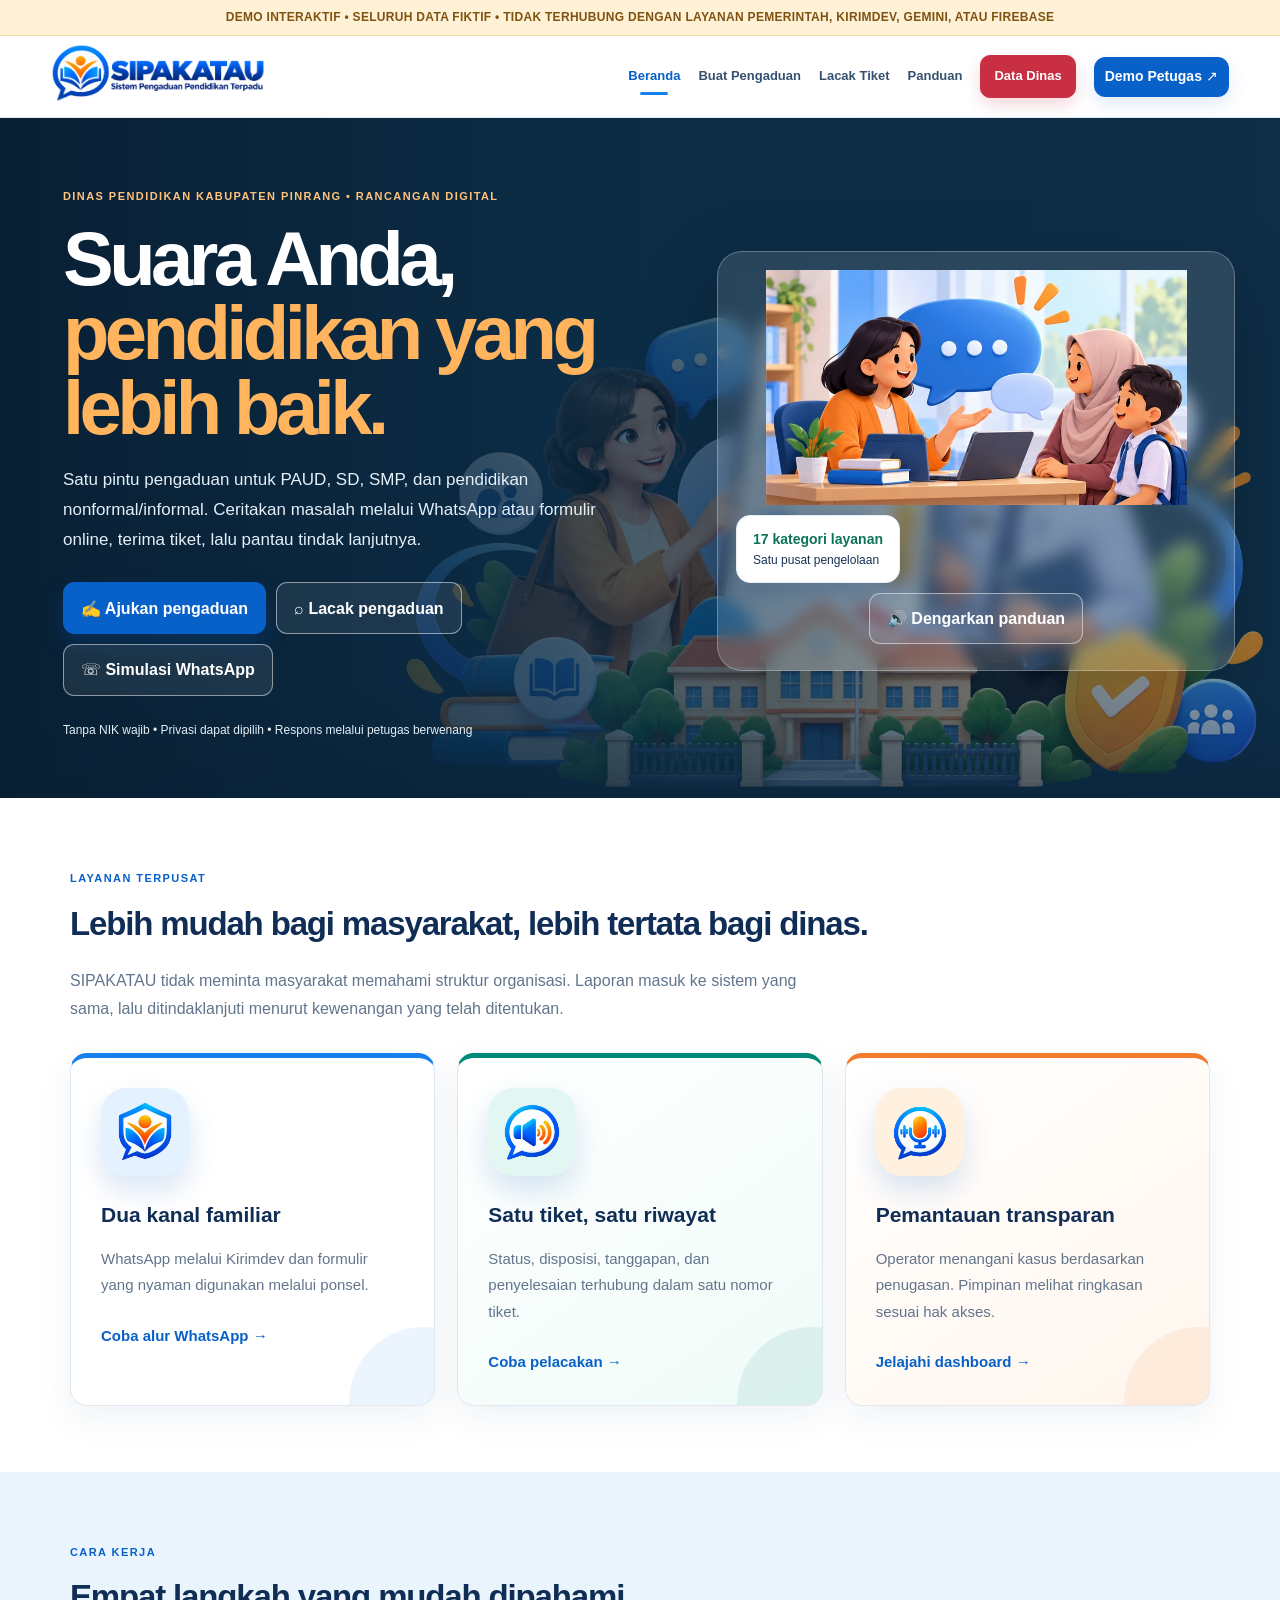
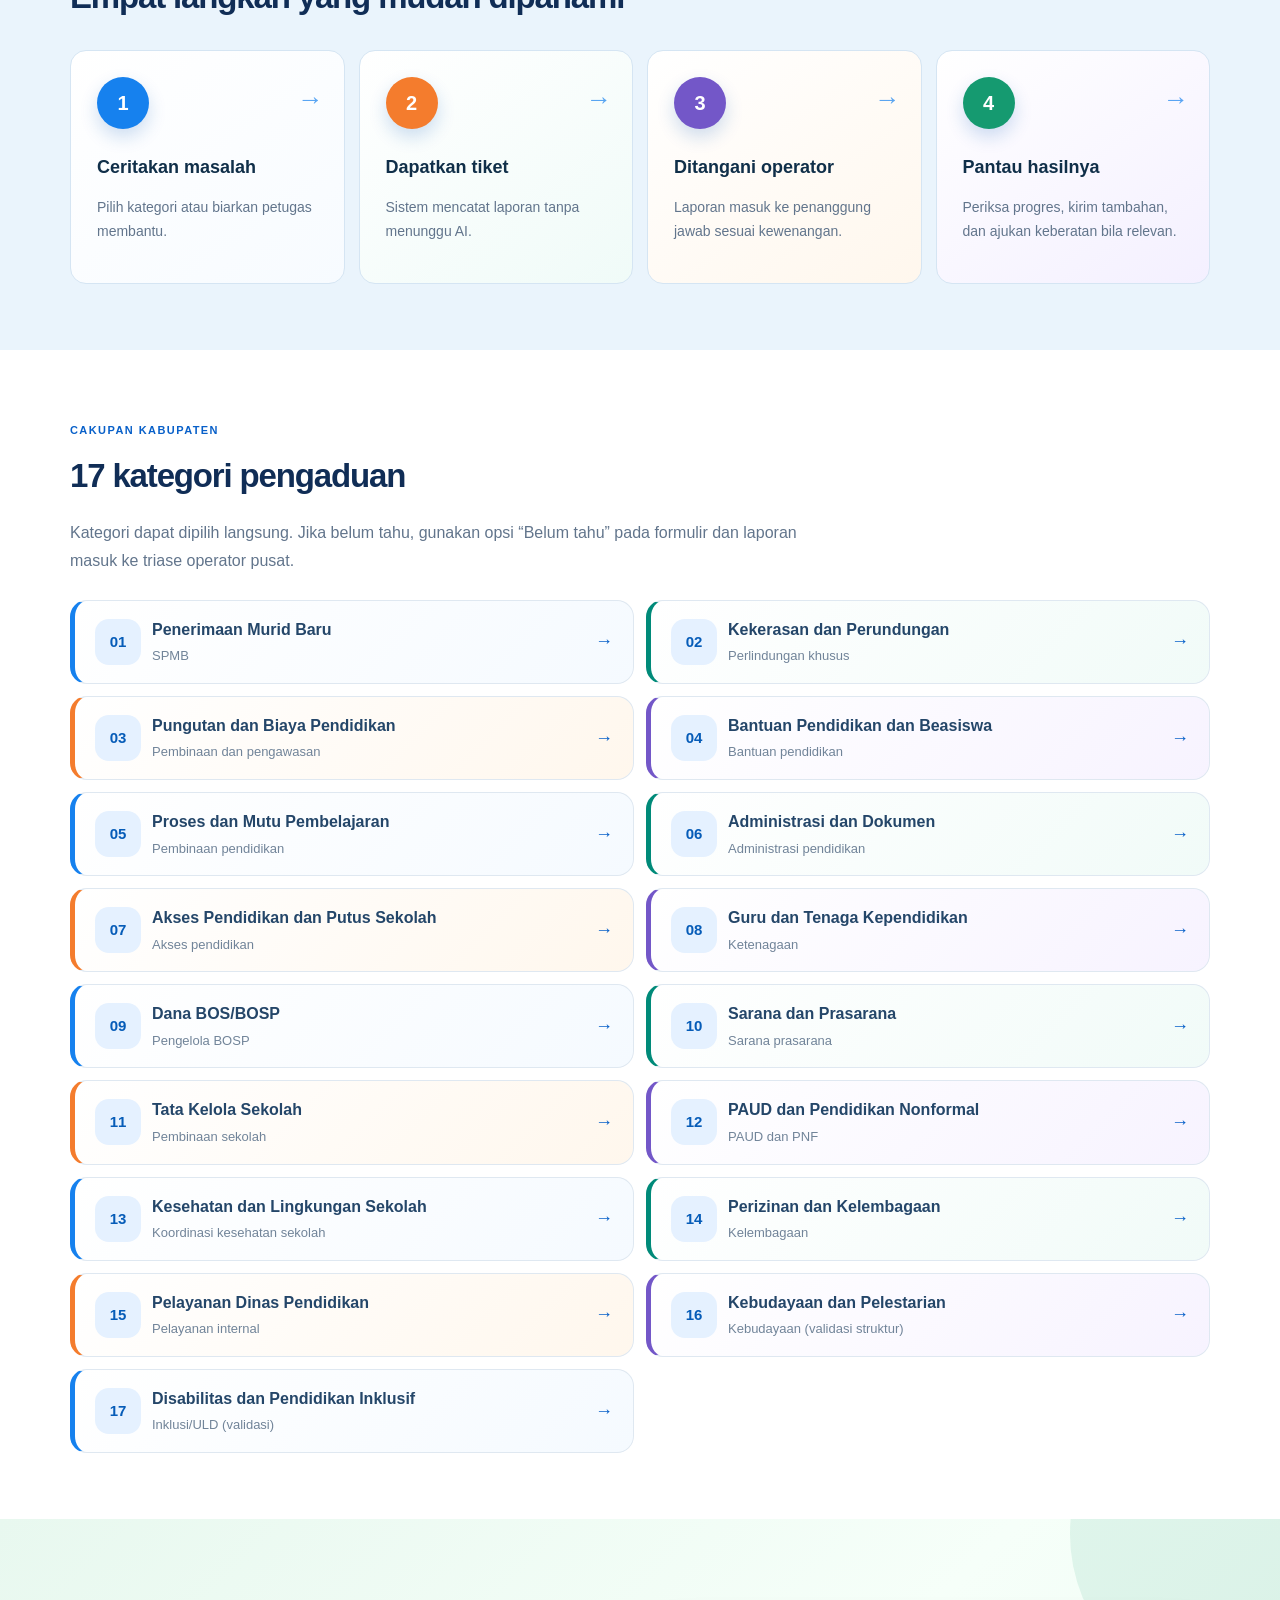
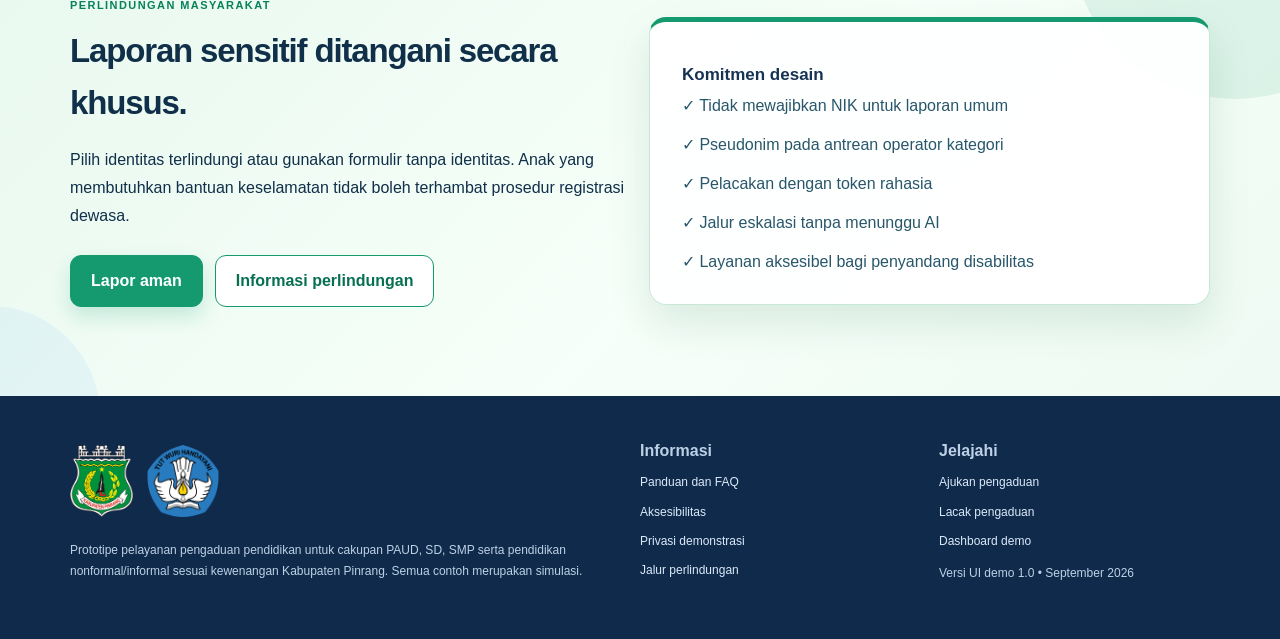
==== commit 1b773854: "feat(meta): add SIPAKATAU social preview metadata" ====
--- a/index.html
+++ b/index.html
@@ -4,8 +4,28 @@
   <meta charset="utf-8">
   <meta name="viewport" content="width=device-width, initial-scale=1">
   <meta name="theme-color" content="#113d78">
-  <meta name="description" content="Demo UI/UX SIPAKATAU: Sistem Pengaduan Pendidikan Terpadu. Seluruh data simulasi.">
-  <title>SIPAKATAU — Demo UI/UX</title>
+  <meta name="description" content="SIPAKATAU adalah demo interaktif sistem pengaduan pendidikan terpadu untuk Kabupaten Pinrang. Ajukan laporan, dapatkan tiket, gunakan panduan suara, dan lacak tindak lanjut dengan data sintetis.">
+  <meta name="application-name" content="SIPAKATAU Demo">
+  <meta name="author" content="SIPAKATAU — Dinas Pendidikan Kabupaten Pinrang">
+  <link rel="canonical" href="https://sipakatau-uiux-v21.web.app/">
+  <meta property="og:type" content="website">
+  <meta property="og:site_name" content="SIPAKATAU Demo">
+  <meta property="og:locale" content="id_ID">
+  <meta property="og:title" content="SIPAKATAU — Suara Anda, pendidikan yang lebih baik">
+  <meta property="og:description" content="Demo interaktif layanan pengaduan pendidikan terpadu Kabupaten Pinrang. Ceritakan masalah, dapatkan tiket, dan pantau tindak lanjut menggunakan data simulasi yang aman.">
+  <meta property="og:url" content="https://sipakatau-uiux-v21.web.app/">
+  <meta property="og:image" content="https://sipakatau-uiux-v21.web.app/assets/update/sipakatau-banner-v22.webp">
+  <meta property="og:image:secure_url" content="https://sipakatau-uiux-v21.web.app/assets/update/sipakatau-banner-v22.webp">
+  <meta property="og:image:type" content="image/webp">
+  <meta property="og:image:width" content="1600">
+  <meta property="og:image:height" content="900">
+  <meta property="og:image:alt" content="Ilustrasi SIPAKATAU dengan layanan pengaduan pendidikan dan keluarga sekolah">
+  <meta name="twitter:card" content="summary_large_image">
+  <meta name="twitter:title" content="SIPAKATAU — Demo Pengaduan Pendidikan">
+  <meta name="twitter:description" content="Demo interaktif pengaduan pendidikan Kabupaten Pinrang dengan tiket, pelacakan, panduan suara, dan dashboard simulasi.">
+  <meta name="twitter:image" content="https://sipakatau-uiux-v21.web.app/assets/update/sipakatau-banner-v22.webp">
+  <meta name="twitter:image:alt" content="Ilustrasi layanan pengaduan pendidikan SIPAKATAU">
+  <title>SIPAKATAU — Demo Pengaduan Pendidikan</title>
   <link rel="icon" type="image/png" href="assets/ikon-app.png">
   <link rel="stylesheet" href="css/styles.css">
   <link rel="stylesheet" href="css/logo-contrast.css">
@@ -30,6 +50,7 @@
   <script src="js/data.js"></script>
   <script src="js/audio/audio-catalog.js"></script>
   <script src="js/audio/voice-guide.js"></script>
+  <script>window.SIP_FEATURE_VOICE_DICTATION = true;</script>
   <script src="js/audio/voice-dictation.js"></script>
   <script src="js/app.js"></script>
   <script src="js/menu-polish.js"></script>
--- a/css/public-page-rhythm.css
+++ b/css/public-page-rhythm.css
@@ -264,13 +264,13 @@
 .site-header nav a:not(.btn)::after { content: ''; position: absolute; left: 12px; right: 12px; bottom: 2px; height: 3px; border-radius: 99px; background: #1681ee; transform: scaleX(0); transform-origin: center; transition: transform .22s ease; }
 .site-header nav a:not(.btn):hover::after, .site-header nav a.current::after { transform: scaleX(1); }
 .site-header nav a:not(.btn):hover { color: #115cb8; text-decoration: none; }
-.menu-toggle, .mobile-drawer, .menu-backdrop { display: none; }
+.menu-toggle, .mobile-drawer, .menu-backdrop { display: none !important; }
 
 @media (max-width: 760px) {
   .site-header { min-height: 76px; padding: 10px 16px; align-items: center; }
   .site-header .brand { flex: 1; min-width: 0; }
   .site-header nav { display: none; }
-  .menu-toggle { display: inline-flex; width: 46px; height: 46px; margin-left: 10px; border: 1px solid #d5e3ee; border-radius: 13px; background: #fff; flex-direction: column; justify-content: center; align-items: center; gap: 5px; z-index: 121; }
+  .menu-toggle { display: inline-flex !important; width: 46px; height: 46px; margin-left: 10px; border: 1px solid #d5e3ee; border-radius: 13px; background: #fff; flex-direction: column; justify-content: center; align-items: center; gap: 5px; z-index: 121; }
   .menu-toggle span { display: block; width: 21px; height: 2px; border-radius: 9px; background: #102f49; transition: transform .2s ease, opacity .2s ease; }
   .menu-open .menu-toggle { background: #102f49; border-color: #102f49; }
   .menu-open .menu-toggle span { background: #fff; }
@@ -297,6 +297,7 @@
 }
 .public-main > .section:nth-of-type(5) .grid-two { align-items: center; }
 .footer { margin-top: 0; }
+.site-header nav a.data-dinas-link{background:#c92f43;color:#fff!important;border:1px solid #c92f43;border-radius:10px;padding:10px 13px;box-shadow:0 7px 16px rgba(201,47,67,.18);font-weight:800}.site-header nav a.data-dinas-link:hover,.site-header nav a.data-dinas-link:focus-visible{background:#a92134;color:#fff!important;border-color:#a92134;transform:translateY(-1px);text-decoration:none;outline:3px solid #c92f4333;outline-offset:2px}.site-header nav a.data-dinas-link::after{display:none}
 
 @media (max-width: 760px) {
   .public-main > .hero { min-height: 690px; padding: 54px 0 48px; }
@@ -314,3 +315,35 @@
 @media (prefers-reduced-motion: reduce) {
   .public-main > .section .card, .public-main > .section .step, .public-main > .section .cat-tile { transition: none; }
 }
+
+/* Guided reporting experience: calm side rail, clear progress, and safe voice controls. */
+.page-wrap:has(.report-wizard-panel){max-width:1220px;display:grid;grid-template-columns:minmax(230px,.72fr) minmax(0,1.7fr);gap:24px;align-items:start}
+.page-wrap:has(.report-wizard-panel)>.report-page-head{grid-column:1/-1;margin-bottom:0}
+.report-side-guide{position:sticky;top:105px;background:linear-gradient(155deg,#102f49,#155c72);color:#fff;border-radius:24px;padding:18px;box-shadow:0 22px 50px rgba(16,47,73,.18);overflow:hidden}
+.report-side-guide:after{content:'';position:absolute;width:160px;height:160px;border-radius:50%;right:-76px;bottom:-78px;background:#f47c2d44}
+.report-side-art{height:148px;border-radius:17px;background:#e6f3f5;display:grid;place-items:center;margin-bottom:20px;overflow:hidden}
+.report-side-art img{width:100%;height:100%;object-fit:contain}
+.report-side-guide .eyebrow{color:#ffb15f}.report-side-guide h2{font-size:25px;letter-spacing:-.04em;margin:8px 0}.report-side-guide p{font-size:13px;line-height:1.7;color:#d9edf1}
+.report-side-actions{display:grid;gap:8px;margin-top:18px;position:relative;z-index:1}.report-side-actions .btn{background:#ffffff14;border-color:#ffffff55;color:#fff;min-height:40px}.report-side-actions .btn:hover,.report-side-actions .btn:focus-visible{background:#fff;color:#12334f;border-color:#fff}.report-side-actions .btn.audio-guide-button{background:#f47c2d;color:#182a3a;border-color:#f47c2d}
+.report-audio-status,.report-dictation-status{font-size:11px!important;color:#b9d4df!important}.report-wizard-panel{min-width:0}
+.report-wizard-panel .wizard-progress{margin-top:0;background:#f7fbff;border:1px solid #e0edf7;border-radius:15px;padding:8px}.report-wizard-panel .wizard-step{border-bottom:0;border-radius:10px;padding:11px 10px}.report-wizard-panel .wizard-step.active{background:#e8f2ff}.report-wizard-panel .wizard-step.done{background:#e9f8f1}
+.report-voice-tools{margin-top:12px;padding:13px;border:1px solid #cfe5f4;border-radius:14px;background:#f5fbff}.report-consent{display:flex;gap:8px;align-items:flex-start;color:#315776;font-size:12px;line-height:1.5}.report-consent input{accent-color:#137f77;margin-top:2px}.report-voice-actions{display:flex;gap:8px;flex-wrap:wrap;margin-top:10px}.report-voice-actions .btn{min-height:36px;padding:8px 11px;font-size:12px}
+.report-description-field{position:relative}.report-description-field textarea{padding-right:72px;min-height:150px}.report-mic-control{position:absolute;right:14px;top:42px;width:46px;height:46px;border:0;border-radius:50%;background:#d93445;color:#fff;box-shadow:0 8px 18px rgba(217,52,69,.24);display:grid;place-items:center;font-size:20px;cursor:pointer;transition:transform .2s ease,background .2s ease,box-shadow .2s ease}.report-mic-control:hover,.report-mic-control:focus-visible{background:#b52235;transform:scale(1.06);box-shadow:0 0 0 4px #d9344530,0 10px 20px rgba(217,52,69,.28);outline:none}.report-mic-control.recording{background:#a51d30;animation:report-mic-pulse 1.4s ease-in-out infinite}.report-mic-control.recording span:first-child{font-size:17px}.report-mic-status{display:block;margin-top:6px;color:#6d849b;font-size:11px;line-height:1.5}.report-description-field>.report-mic-status{padding-right:64px}@keyframes report-mic-pulse{50%{box-shadow:0 0 0 8px #d9344520,0 8px 18px rgba(217,52,69,.24)}}
+@media(max-width:760px){.page-wrap:has(.report-wizard-panel){display:block}.report-side-guide{position:relative;top:auto;margin-bottom:16px;padding:16px}.report-side-art{height:120px;float:left;width:112px;margin:0 14px 10px 0}.report-side-guide h2{font-size:22px}.report-side-guide p{font-size:12px}.report-side-actions{clear:both;grid-template-columns:1fr 1fr}.report-wizard-panel .wizard-progress{overflow-x:auto;grid-template-columns:repeat(4,minmax(112px,1fr))}.report-voice-actions .btn{flex:1 1 calc(50% - 8px)}}
+
+/* Hero refinement: one visual focal point, measured copy width, and mobile-first spacing. */
+.public-main > .hero{min-height:clamp(590px,72vh,700px);padding:64px 0 58px}
+.public-main > .hero .hero-grid{grid-template-columns:minmax(0,1.08fr) minmax(390px,.92fr);gap:clamp(30px,5vw,76px);max-width:1240px}
+.public-main > .hero .hero-grid>div:first-child{padding-left:clamp(0px,1.5vw,18px)}
+.public-main > .hero h1{max-width:650px;line-height:.98;letter-spacing:-.06em}
+.public-main > .hero p{max-width:570px;font-size:17px;line-height:1.75}
+.public-main > .hero .actions{max-width:520px;margin-top:28px;gap:10px}
+.public-main > .hero .hero-visual{width:min(100%,520px);margin-left:auto;margin-right:0;padding:18px;border-radius:25px}
+.public-main > .hero .hero-visual .v21-illustration{max-height:235px;border-radius:18px;margin-bottom:10px}
+.public-main > .hero .hero-float{margin:0 0 10px;padding:12px 16px;border-radius:14px}.public-main > .hero .hero-float strong{font-size:14px}
+@media(max-width:1050px) and (min-width:761px){.public-main > .hero .hero-grid{grid-template-columns:minmax(0,1fr) minmax(330px,.82fr);gap:30px}.public-main > .hero h1{font-size:clamp(42px,5.5vw,64px)}.public-main > .hero p{font-size:15px}.public-main > .hero .hero-visual{padding:14px}}
+@media(max-width:760px){.public-main > .hero{min-height:0;padding:48px 0 42px}.public-main > .hero .hero-grid{display:block}.public-main > .hero .hero-grid>div:first-child{padding:0}.public-main > .hero h1{max-width:340px;line-height:1.02;font-size:clamp(39px,11vw,52px);margin-top:13px}.public-main > .hero p{max-width:35ch;font-size:16px;line-height:1.7}.public-main > .hero .actions{margin-top:22px;max-width:100%}.public-main > .hero .actions .btn{flex:1 1 100%;min-height:50px}.public-main > .hero .hero-visual{width:100%;max-width:500px;margin:32px auto 0;padding:14px;border-radius:21px}.public-main > .hero .hero-visual .v21-illustration{max-height:220px}.public-main > .hero .hero-float{display:block;margin-bottom:10px}.public-main > .hero::before{background-position:center,72% bottom;background-size:cover,auto 62%}}
+
+/* Reporting panel refinement: one clear audio action and comfortable mobile rhythm. */
+.report-side-guide{padding:20px}.report-side-guide h2{font-size:clamp(23px,2.2vw,29px);line-height:1.15}.report-side-guide p{max-width:29ch;margin:10px 0 16px}.report-side-actions{gap:10px}.report-side-actions .btn{font-size:13px;letter-spacing:-.01em}.report-side-actions .audio-guide-button{min-height:44px}
+@media(max-width:760px){.report-side-guide{padding:16px;border-radius:20px}.report-side-art{float:none;width:100%;height:145px;margin:0 0 16px}.report-side-guide h2{font-size:24px;line-height:1.15}.report-side-guide p{max-width:44ch;font-size:13px;line-height:1.6;margin:9px 0 15px}.report-side-actions{grid-template-columns:1fr 1fr;gap:8px}.report-side-actions .audio-guide-button{grid-column:1/-1}.report-side-actions .btn{min-height:45px;padding:10px 9px}.report-audio-status{margin-top:11px!important}.report-wizard-panel{padding:16px!important}.report-wizard-panel .wizard-progress{margin-bottom:22px}}
--- a/css/tokens-v2.css
+++ b/css/tokens-v2.css
@@ -96,6 +96,13 @@
   .workspace .export-actions .btn { width: 100%; }
 }
 
+@media (max-width: 760px) {
+  .site-header { display: flex !important; flex-wrap: nowrap; align-items: center; }
+  .site-header .brand { width: auto !important; flex: 1 1 auto; min-width: 0; }
+  .site-header nav { display: none !important; }
+  .site-header .menu-toggle { display: inline-flex !important; }
+}
+
 /* SAPA-inspired guided reporting surface, adapted for education service. */
 .page-wrap:has(.wizard-progress) { background: linear-gradient(180deg,#f2f7fc 0,#fff 45%); }
 .page-wrap:has(.wizard-progress) .page-head { max-width: 900px; margin-inline: auto; text-align: center; }
